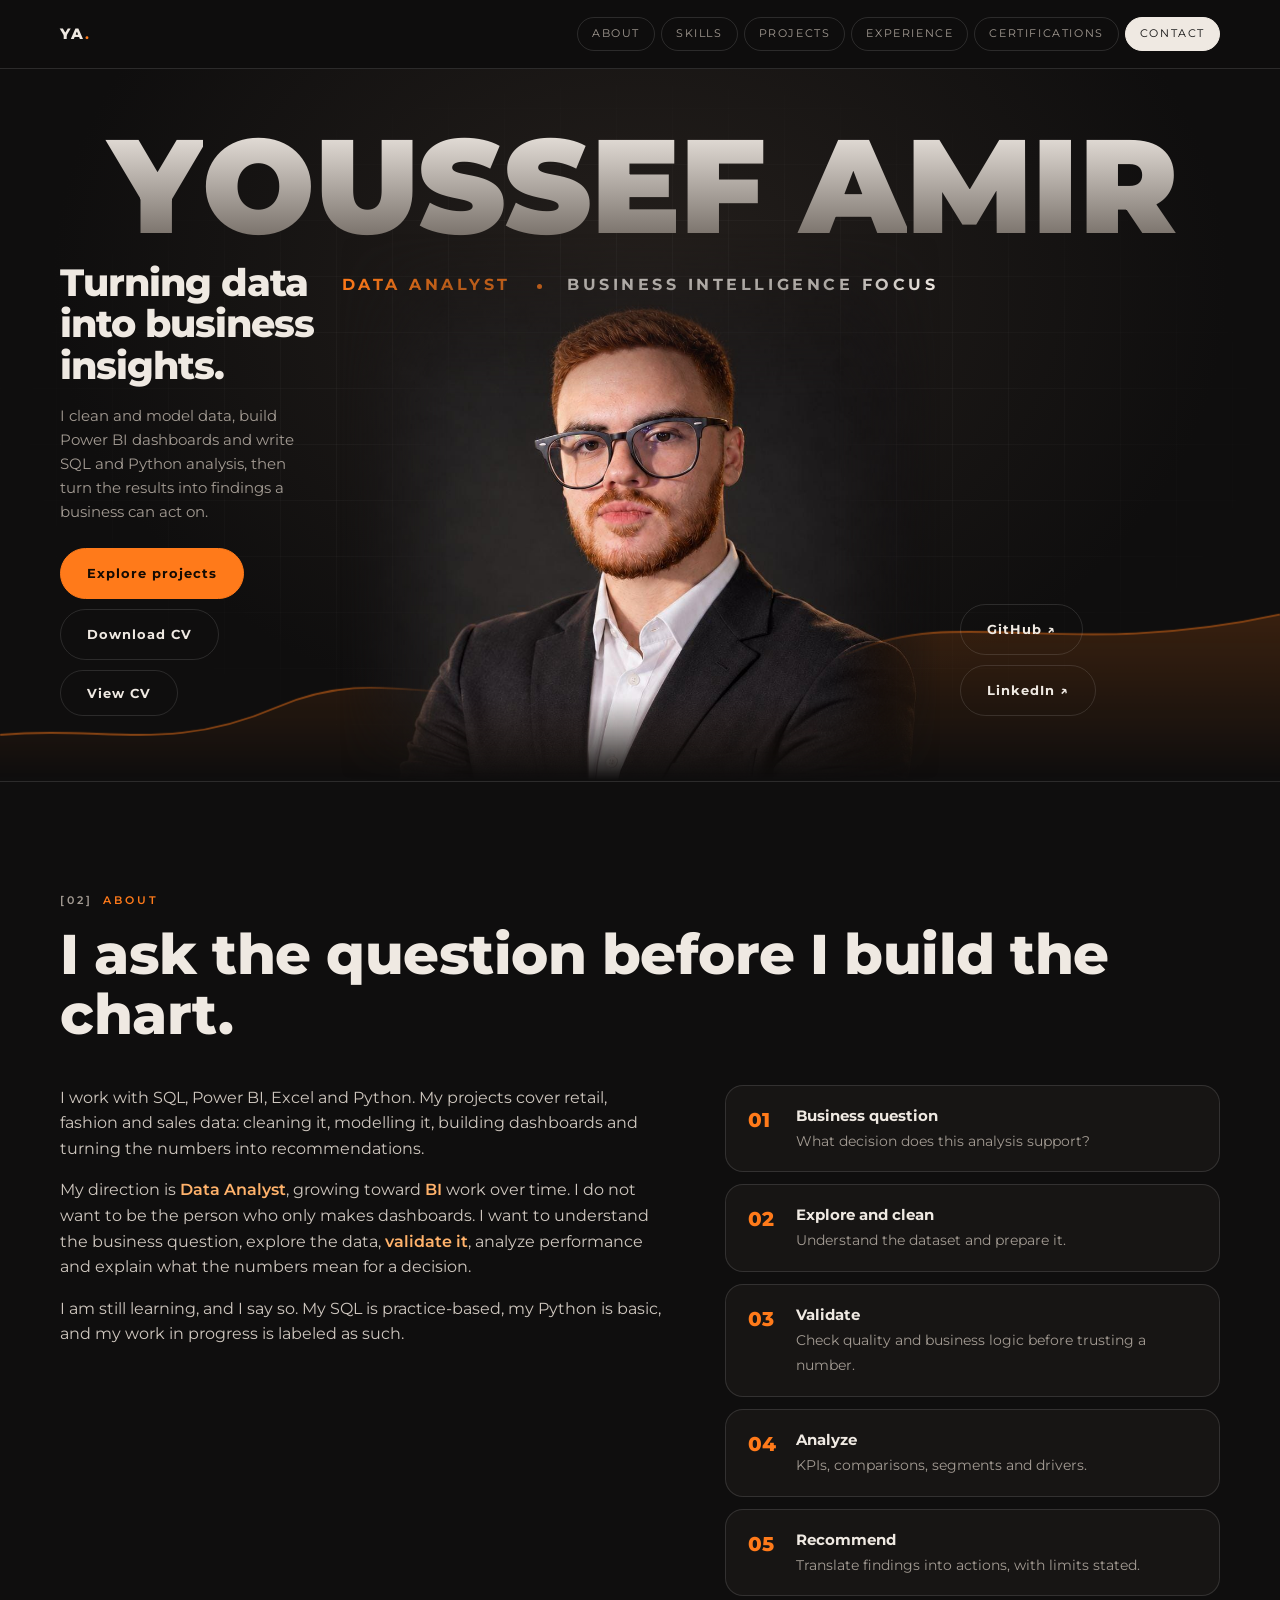
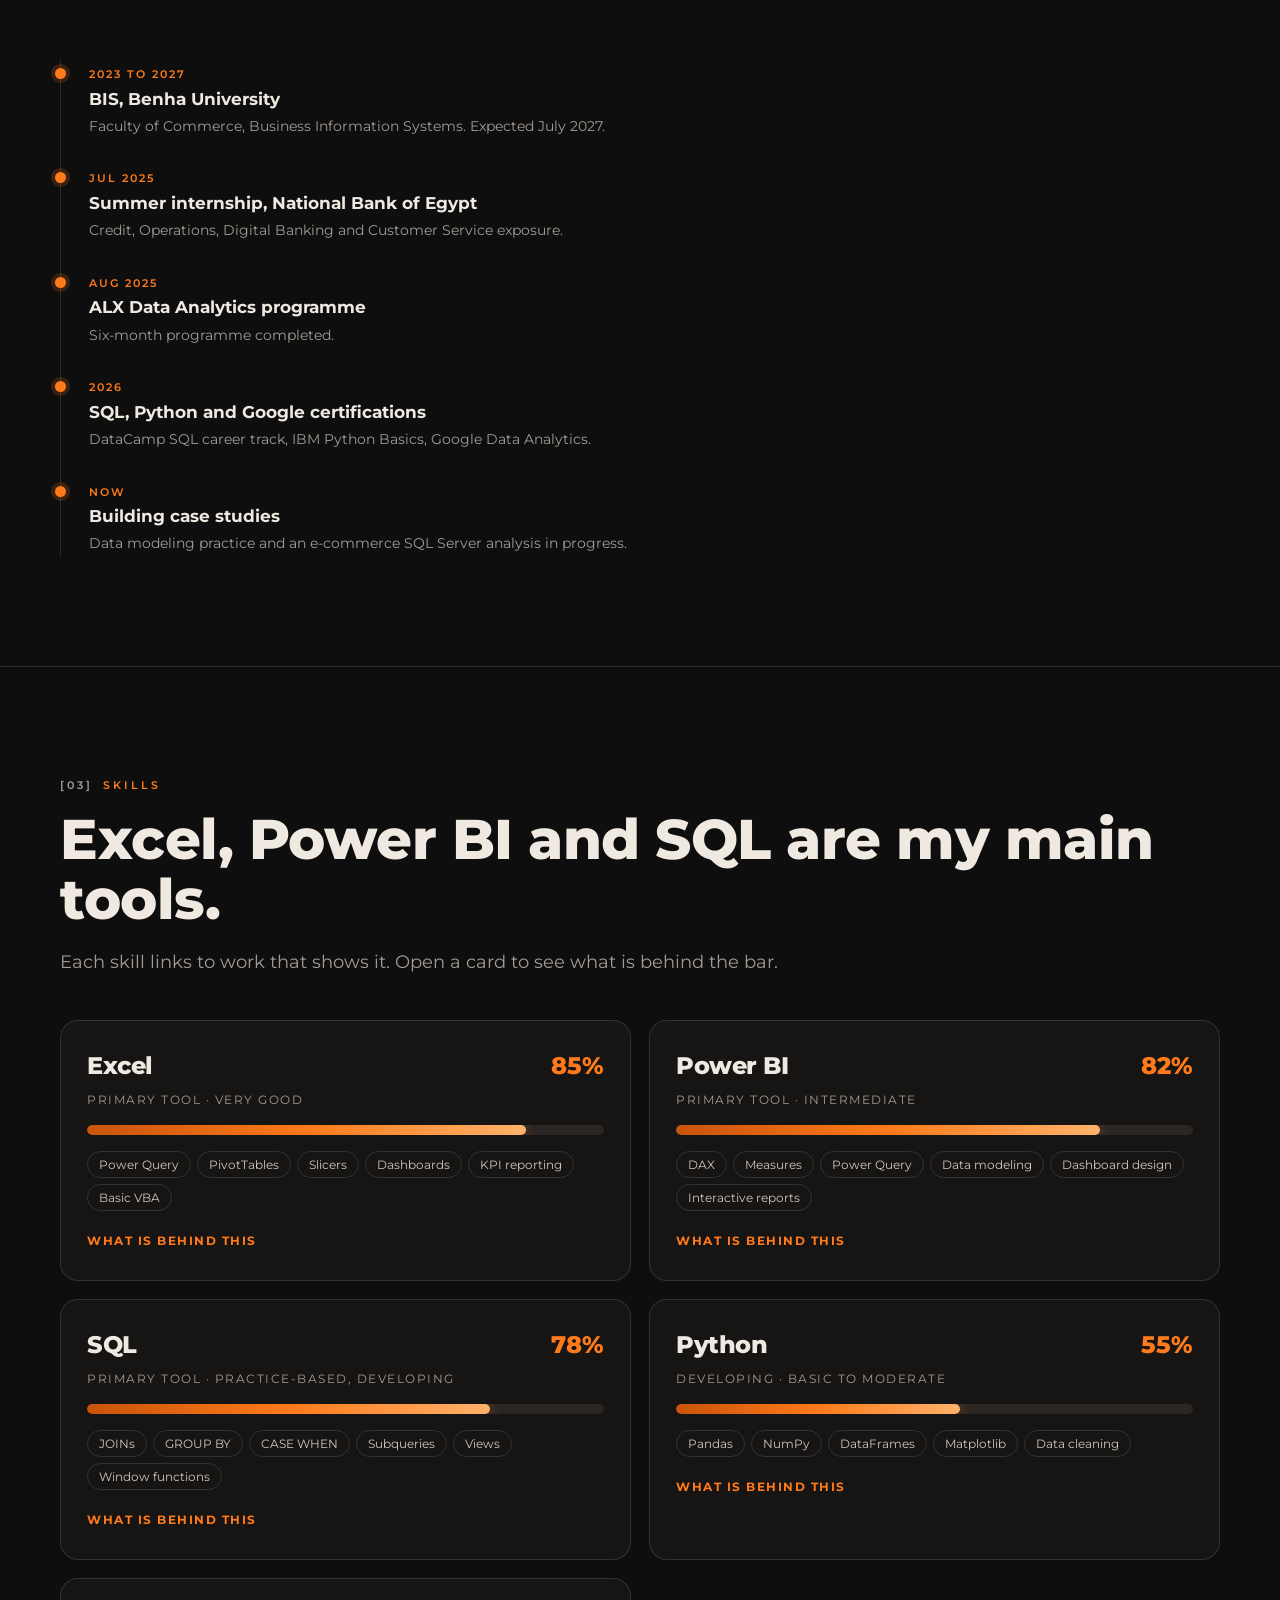
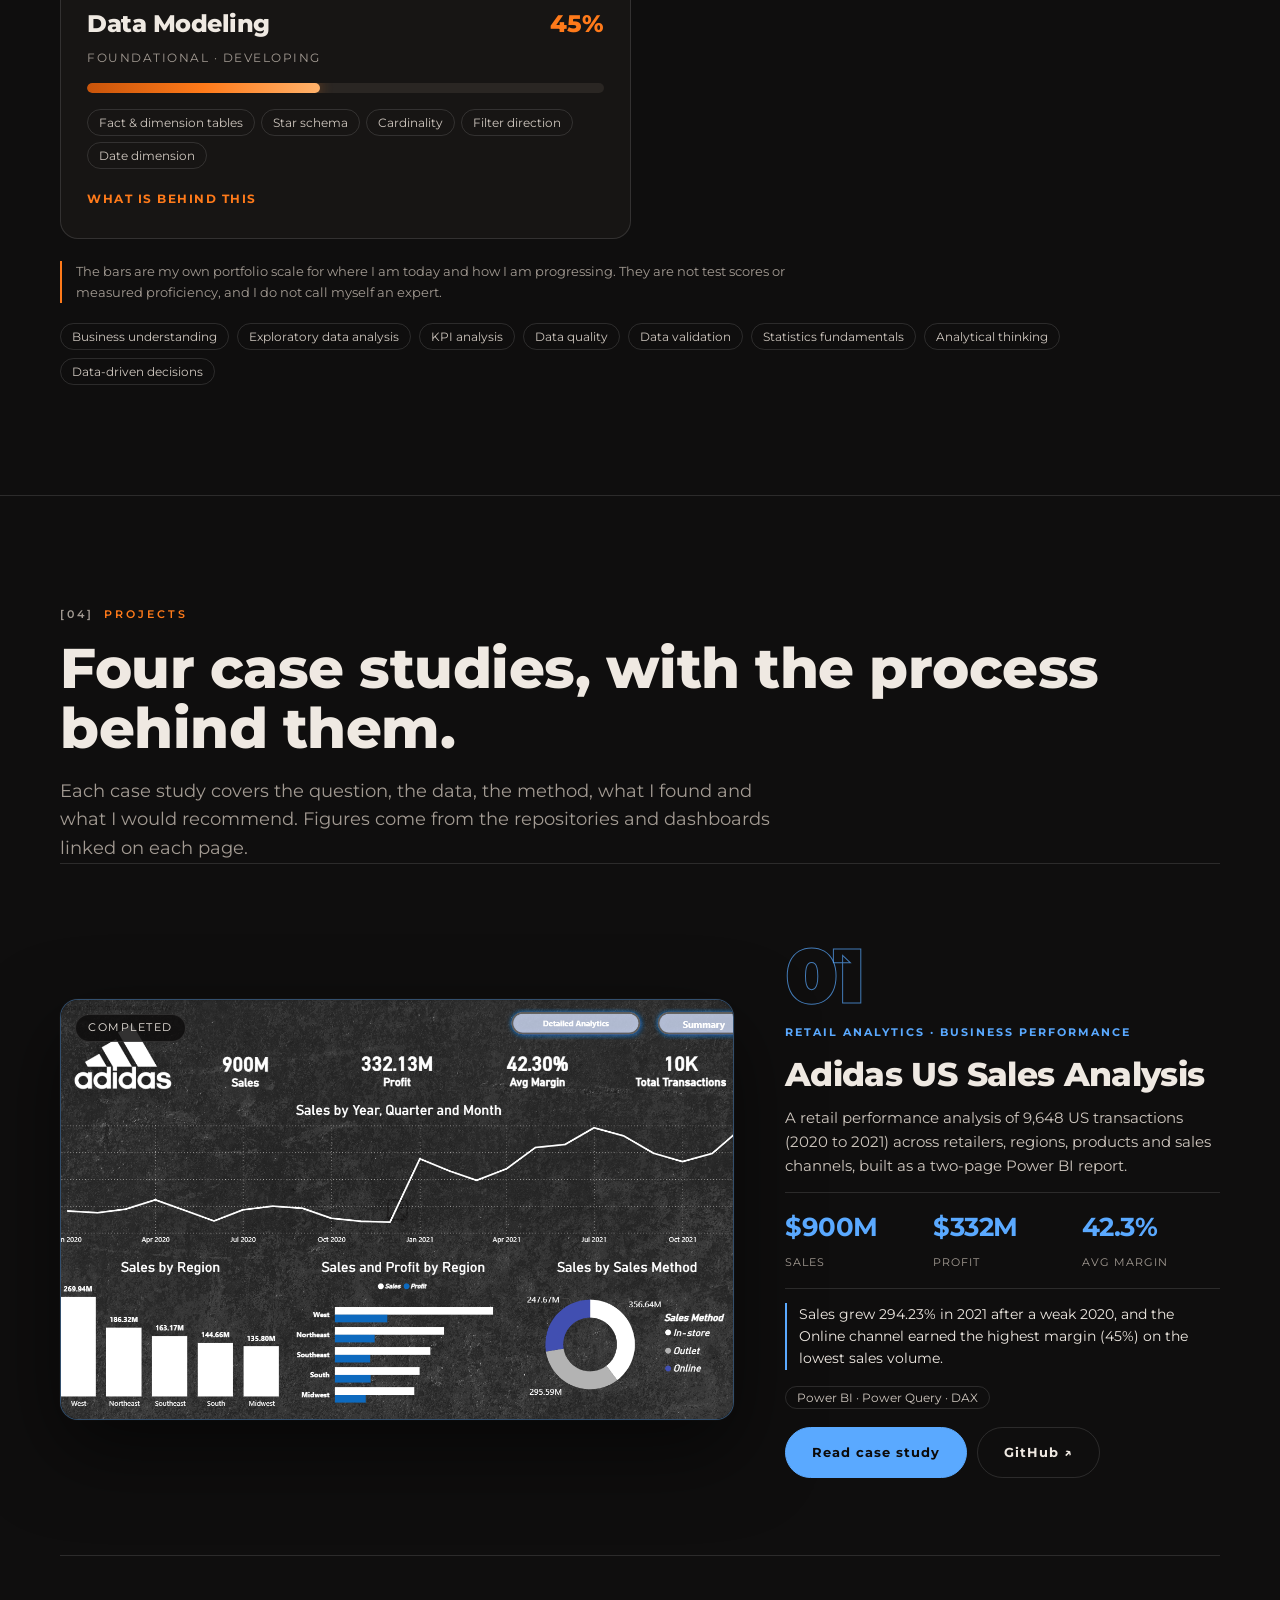
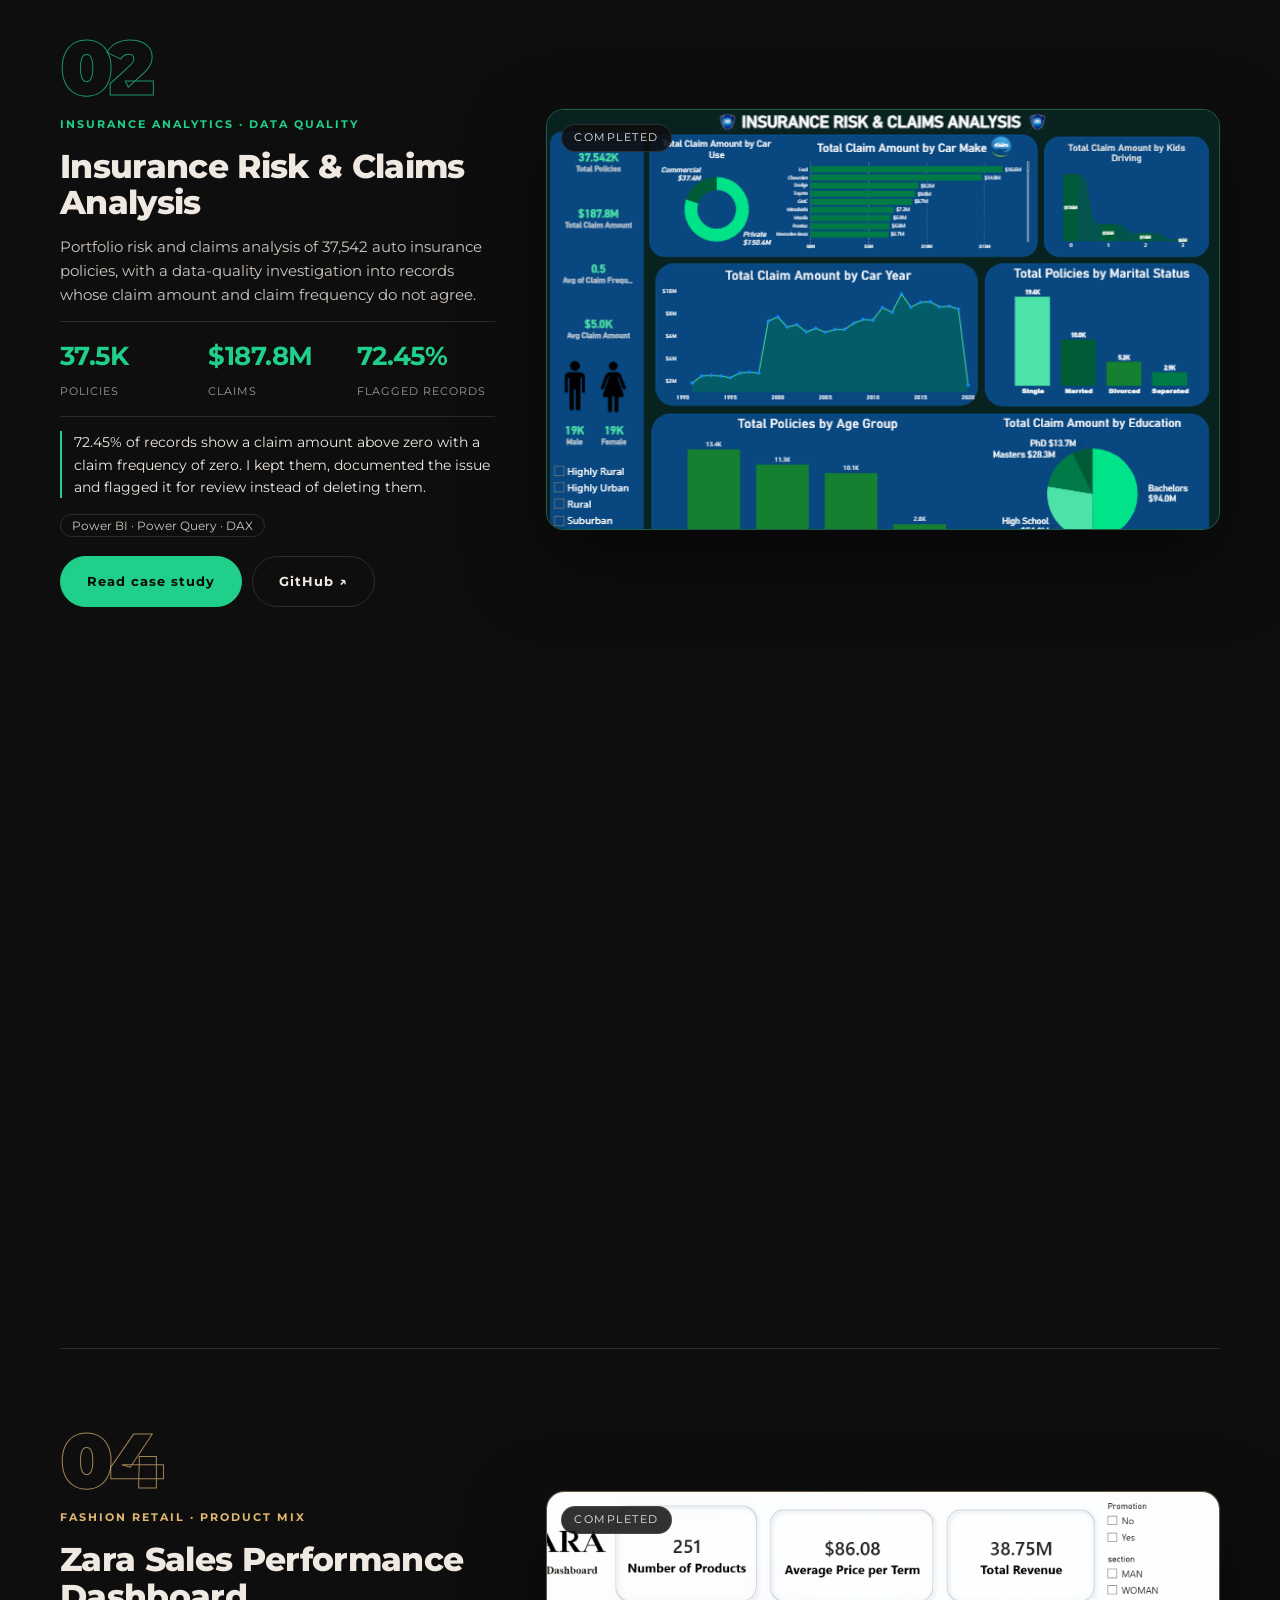
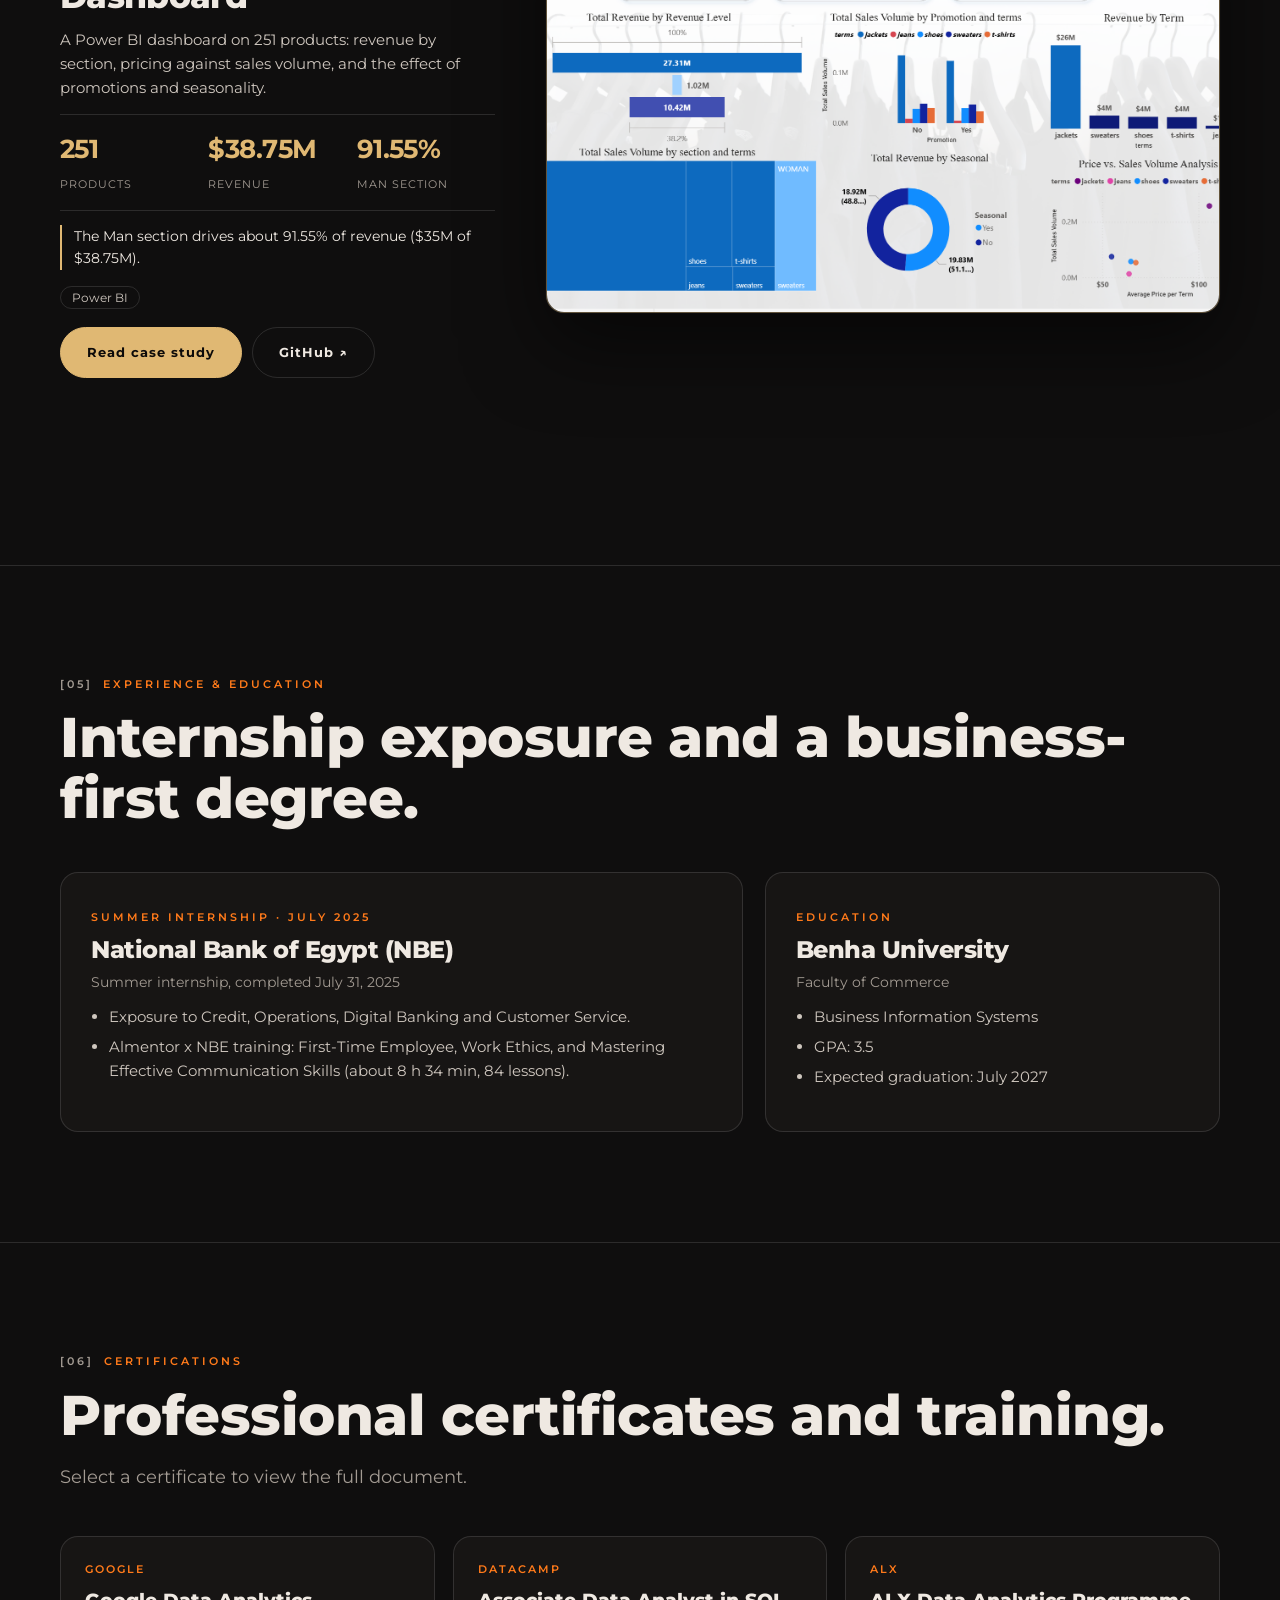
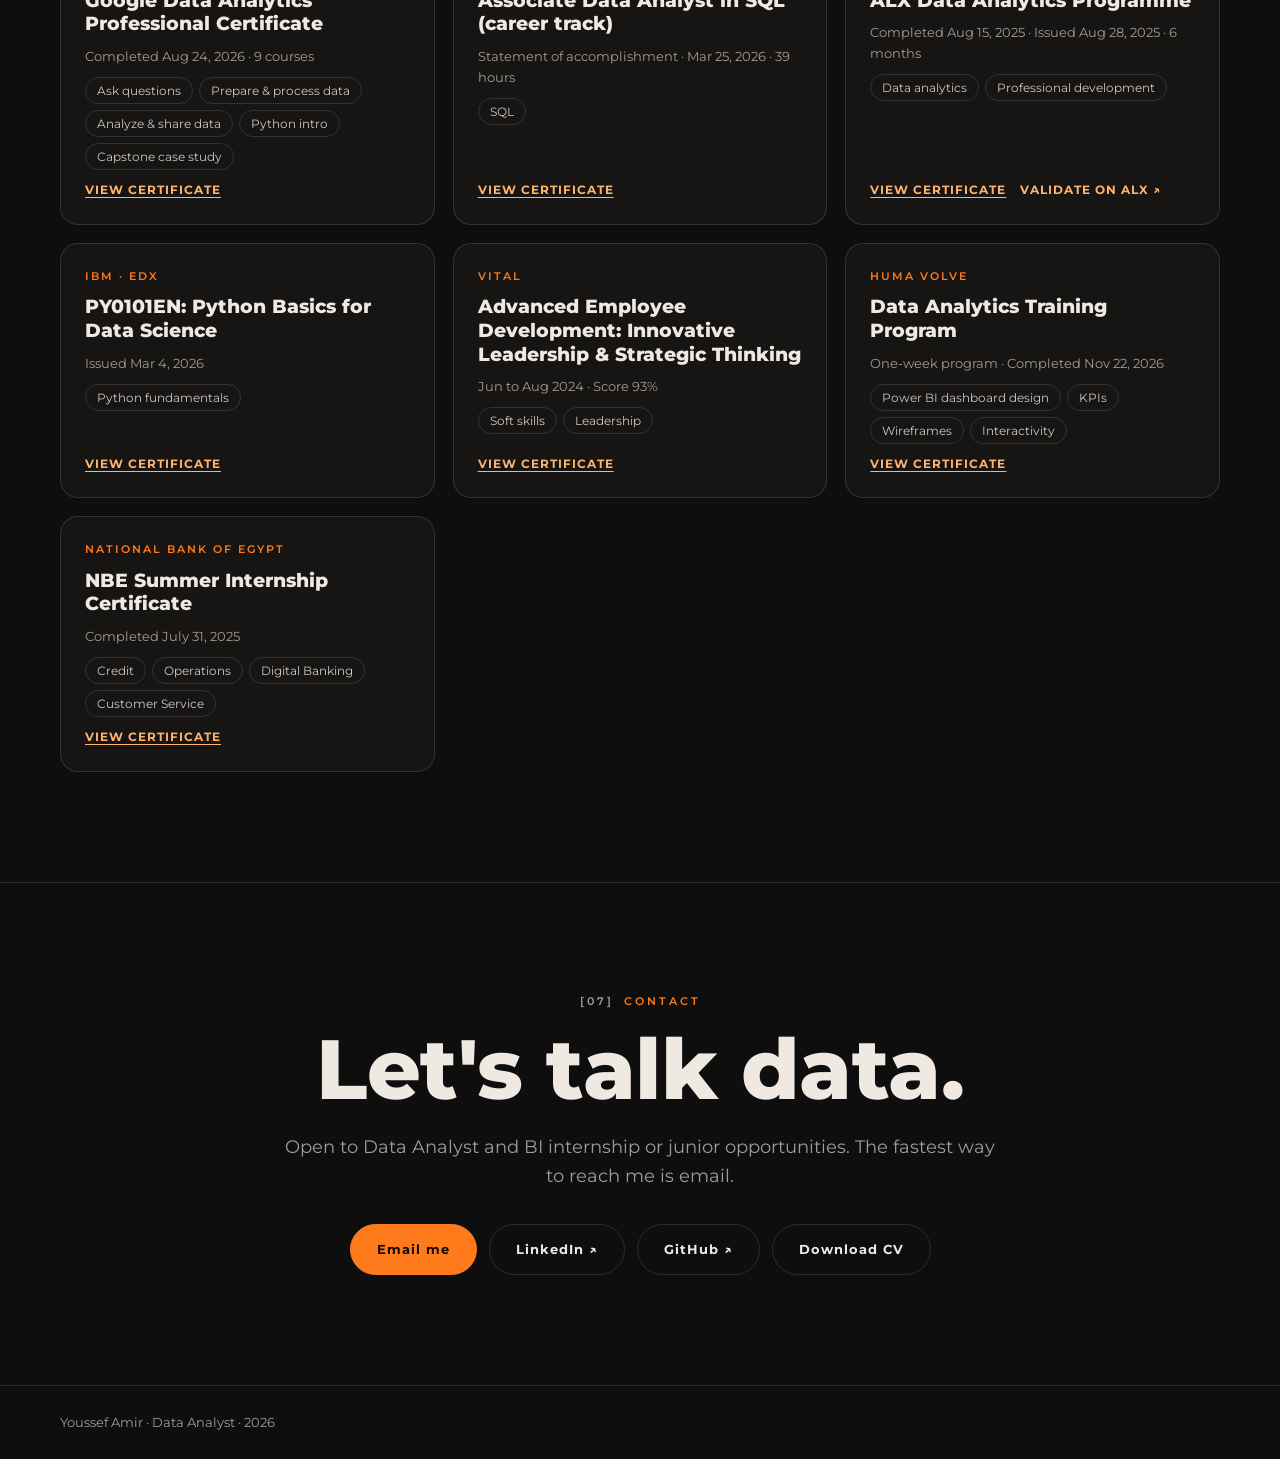
==== index.html @ 42cb1b3e "Add files via upload" ====
<!doctype html><html lang="en"><head><meta charset="utf-8"><meta name="viewport" content="width=device-width,initial-scale=1"><title>Youssef Amir | Data Analyst</title><meta name="description" content="Youssef Amir, Data Analyst portfolio"><link rel="stylesheet" href="style.css"></head><body><div id="root"><a class="skip" href="index.html#main">Skip to content</a><header class="nav"><div class="wrap"><a class="logo" href="index.html#top" aria-label="Youssef Amir, home">YA<b>.</b></a>
<button class="burger" aria-expanded="false" aria-controls="menu">MENU</button><ul class="menu" id="menu"><li><a href="#about">About</a></li><li><a href="#skills">Skills</a></li><li><a href="#projects">Projects</a></li><li><a href="#experience">Experience</a></li><li><a href="#certifications">Certifications</a></li><li><a href="#contact">Contact</a></li></ul></div></header>
<main id="main"><div id="top"></div>
<section class="hero" aria-label="Introduction"><div class="grid"></div><div class="head"><div class="big" aria-hidden="true"><span class="w"><span class="c" style="--i:0">Y</span><span class="c" style="--i:1">O</span><span class="c" style="--i:2">U</span><span class="c" style="--i:3">S</span><span class="c" style="--i:4">S</span><span class="c" style="--i:5">E</span><span class="c" style="--i:6">F</span></span><span class="w"><span class="c" style="--i:7">A</span><span class="c" style="--i:8">M</span><span class="c" style="--i:9">I</span><span class="c" style="--i:10">R</span></span></div><ul class="titles" aria-hidden="true"><li style="--t:0">Data Analyst</li><li style="--t:1">Business Intelligence Focus</li></ul></div><h1 class="sr">Youssef Amir, Data Analyst</h1>
<svg class="spark" viewBox="0 0 1200 200" preserveAspectRatio="none" aria-hidden="true"><defs><linearGradient id="g" x1="0" y1="0" x2="0" y2="1"><stop offset="0" stop-color="#ff7a1a"/><stop offset="1" stop-color="#ff7a1a" stop-opacity="0"/></linearGradient></defs><path class="fill" d="M0 200 L0 150 C100 140 160 170 260 120 S420 130 520 90 S700 110 800 60 S1000 70 1200 20 L1200 200Z"/><path d="M0 150 C100 140 160 170 260 120 S420 130 520 90 S700 110 800 60 S1000 70 1200 20"/></svg>
<div class="wrap"><div class="l"><h2>Turning data into business insights.</h2>
<p>I clean and model data, build Power BI dashboards and write SQL and Python analysis, then turn the results into findings a business can act on.</p>
<div class="cta"><a class="btn pri" href="#projects">Explore projects</a><a class="btn" href="cv-Youssef-Amir-CV.pdf" download>Download CV</a><button type="button" class="btn" data-full="cv-cv-page-1.png" data-alt="Youssef Amir CV" data-cap="Youssef Amir, CV" aria-haspopup="dialog">View CV</button></div></div>
<div class="ph"><img src="img-portrait.jpg" alt="Portrait of Youssef Amir in a dark suit and glasses" width="1086" height="988"></div>
<div class="r"><div class="cta"><a class="btn" href="https://github.com/Youssefamir2212" target="_blank" rel="noopener">GitHub ↗</a><a class="btn" href="https://www.linkedin.com/in/youssefamir123" target="_blank" rel="noopener">LinkedIn ↗</a></div></div></div></section>

<section class="sec" id="about"><div class="wrap"><div class="lab"><span>[02]</span>About</div>
<h2 class="rv">I ask the question before I build the chart.</h2>
<div class="about"><div class="rv"><p>I work with SQL, Power BI, Excel and Python. My projects cover retail, fashion and sales data: cleaning it, modelling it, building dashboards and turning the numbers into recommendations.</p>
<p>My direction is <mark>Data Analyst</mark>, growing toward <mark>BI</mark> work over time. I do not want to be the person who only makes dashboards. I want to understand the business question, explore the data, <mark>validate it</mark>, analyze performance and explain what the numbers mean for a decision.</p>
<p>I am still learning, and I say so. My SQL is practice-based, my Python is basic, and my work in progress is labeled as such.</p></div>
<div class="steps rv"><div class="step"><b>Business question</b><span>What decision does this analysis support?</span></div><div class="step"><b>Explore and clean</b><span>Understand the dataset and prepare it.</span></div><div class="step"><b>Validate</b><span>Check quality and business logic before trusting a number.</span></div><div class="step"><b>Analyze</b><span>KPIs, comparisons, segments and drivers.</span></div><div class="step"><b>Recommend</b><span>Translate findings into actions, with limits stated.</span></div></div></div>
<div class="timeline rv"><div class="tl"><small>2023 to 2027</small><b>BIS, Benha University</b><span>Faculty of Commerce, Business Information Systems. Expected July 2027.</span></div>
<div class="tl"><small>Jul 2025</small><b>Summer internship, National Bank of Egypt</b><span>Credit, Operations, Digital Banking and Customer Service exposure.</span></div>
<div class="tl"><small>Aug 2025</small><b>ALX Data Analytics programme</b><span>Six-month programme completed.</span></div>
<div class="tl"><small>2026</small><b>SQL, Python and Google certifications</b><span>DataCamp SQL career track, IBM Python Basics, Google Data Analytics.</span></div>
<div class="tl"><small>Now</small><b>Building case studies</b><span>Data modeling practice and an e-commerce SQL Server analysis in progress.</span></div></div></div></section>

<section class="sec" id="skills"><div class="wrap"><div class="lab"><span>[03]</span>Skills</div>
<h2 class="rv">Excel, Power BI and SQL are my main tools.</h2>
<p class="lead rv">Each skill links to work that shows it. Open a card to see what is behind the bar.</p>
<div class="skills"><article class="skill" style="--v:85%"><header><h3>Excel</h3><span class="pct" aria-hidden="true">85%</span></header>
<div class="lvl">Primary tool · very good</div>
<div class="bar" role="img" aria-label="Excel: 85 on my self-assessed portfolio scale, Primary tool · very good"><i></i></div>
<div class="tags"><span class="tag">Power Query</span><span class="tag">PivotTables</span><span class="tag">Slicers</span><span class="tag">Dashboards</span><span class="tag">KPI reporting</span><span class="tag">Basic VBA</span></div>
<button class="more" aria-expanded="false">What is behind this</button>
<div class="detail"><div><h4>What I know</h4><p>Data cleaning and transformation with Power Query, PivotTables and PivotCharts, slicers, KPI summaries and dashboards. Basic VBA automation, still experimental.</p><h4>Where I used it</h4><ul><li>Pizza Sales: Excel PivotTables and dashboard on top of SQL queries.</li><li>Egyptian Real Estate: VBA workflow that keeps the source sheet untouched and rebuilds Clean Data, Dashboard, Summary and Data Quality sheets (in progress).</li></ul></div></div></article><article class="skill" style="--v:82%"><header><h3>Power BI</h3><span class="pct" aria-hidden="true">82%</span></header>
<div class="lvl">Primary tool · intermediate</div>
<div class="bar" role="img" aria-label="Power BI: 82 on my self-assessed portfolio scale, Primary tool · intermediate"><i></i></div>
<div class="tags"><span class="tag">DAX</span><span class="tag">Measures</span><span class="tag">Power Query</span><span class="tag">Data modeling</span><span class="tag">Dashboard design</span><span class="tag">Interactive reports</span></div>
<button class="more" aria-expanded="false">What is behind this</button>
<div class="detail"><div><h4>What I know</h4><p>Data transformation in Power Query, relationships and star schema concepts, DAX measures and calculated columns, KPI development and interactive dashboards.</p><h4>Where I used it</h4><ul><li><a href="adidas.html">Adidas US Sales Analysis</a></li><li><a href="insurance.html">Insurance Risk & Claims Analysis</a></li><li><a href="zara.html">Zara Sales Dashboard</a></li><li>Food Delivery data model (in progress).</li></ul></div></div></article><article class="skill" style="--v:78%"><header><h3>SQL</h3><span class="pct" aria-hidden="true">78%</span></header>
<div class="lvl">Primary tool · practice-based, developing</div>
<div class="bar" role="img" aria-label="SQL: 78 on my self-assessed portfolio scale, Primary tool · practice-based, developing"><i></i></div>
<div class="tags"><span class="tag">JOINs</span><span class="tag">GROUP BY</span><span class="tag">CASE WHEN</span><span class="tag">Subqueries</span><span class="tag">Views</span><span class="tag">Window functions</span></div>
<button class="more" aria-expanded="false">What is behind this</button>
<div class="detail"><div><h4>What I know</h4><p>SELECT, filtering, aggregation, HAVING, COUNT DISTINCT, CASE WHEN, INNER and LEFT JOINs, subqueries, views and window functions (SUM OVER, PARTITION BY). Practiced in SQL Server, PostgreSQL, MySQL and IBM SQL. Still building depth with real datasets.</p><h4>Where I used it</h4><ul><li>DataCamp Associate Data Analyst in SQL career track (Mar 2026).</li><li>Pizza Sales Data Analysis (SQL and Excel).</li><li>Maven Fuzzy Factory e-commerce analysis in SQL Server (in progress).</li></ul></div></div></article><article class="skill" style="--v:55%"><header><h3>Python</h3><span class="pct" aria-hidden="true">55%</span></header>
<div class="lvl">Developing · basic to moderate</div>
<div class="bar" role="img" aria-label="Python: 55 on my self-assessed portfolio scale, Developing · basic to moderate"><i></i></div>
<div class="tags"><span class="tag">Pandas</span><span class="tag">NumPy</span><span class="tag">DataFrames</span><span class="tag">Matplotlib</span><span class="tag">Data cleaning</span></div>
<button class="more" aria-expanded="false">What is behind this</button>
<div class="detail"><div><h4>What I know</h4><p>Python fundamentals, Pandas and DataFrames, basic data manipulation, cleaning, exploration and visualization.</p><h4>Where I used it</h4><ul><li><a href="superstore.html">Global Superstore analysis</a> (Pandas, NumPy, Matplotlib notebook).</li><li>IBM Python Basics for Data Science certificate (Mar 2026).</li></ul></div></div></article><article class="skill" style="--v:45%"><header><h3>Data Modeling</h3><span class="pct" aria-hidden="true">45%</span></header>
<div class="lvl">Foundational · developing</div>
<div class="bar" role="img" aria-label="Data Modeling: 45 on my self-assessed portfolio scale, Foundational · developing"><i></i></div>
<div class="tags"><span class="tag">Fact &amp; dimension tables</span><span class="tag">Star schema</span><span class="tag">Cardinality</span><span class="tag">Filter direction</span><span class="tag">Date dimension</span></div>
<button class="more" aria-expanded="false">What is behind this</button>
<div class="detail"><div><h4>What I know</h4><p>Relationships, fact and dimension tables, star schema fundamentals, cardinality and filter direction.</p><h4>Where I used it</h4><ul><li>Food Delivery data modeling practice: orders, order items, customers, restaurants, drivers, menu items and a date dimension (in progress).</li></ul></div></div></article></div>
<p class="note">The bars are my own portfolio scale for where I am today and how I am progressing. They are not test scores or measured proficiency, and I do not call myself an expert.</p>
<div class="chips" aria-label="Analytical skills"><span class="tag">Business understanding</span><span class="tag">Exploratory data analysis</span><span class="tag">KPI analysis</span><span class="tag">Data quality</span><span class="tag">Data validation</span><span class="tag">Statistics fundamentals</span><span class="tag">Analytical thinking</span><span class="tag">Data-driven decisions</span></div></div></section>

<section class="sec" id="projects"><div class="wrap"><div class="lab"><span>[04]</span>Projects</div>
<h2 class="rv">Four case studies, with the process behind them.</h2>
<p class="lead rv">Each case study covers the question, the data, the method, what I found and what I would recommend. Figures come from the repositories and dashboards linked on each page.</p>
<div class="projects-list"><article class="feat rv" style="--pa:#5aa9ff">
<a class="fv" href="adidas.html" aria-label="Adidas US Sales Analysis case study"><img src="img-adidas-3.png" alt="Adidas US Sales Analysis dashboard or chart preview" loading="lazy"><span class="st">Completed</span></a>
<div class="tx"><div class="idx" aria-hidden="true">01</div><span class="cat">Retail analytics · Business performance</span><h3>Adidas US Sales Analysis</h3><p>A retail performance analysis of 9,648 US transactions (2020 to 2021) across retailers, regions, products and sales channels, built as a two-page Power BI report.</p><div class="mets"><div><b>$900M</b><span>Sales</span></div><div><b>$332M</b><span>Profit</span></div><div><b>42.3%</b><span>Avg margin</span></div></div><div class="ins">Sales grew 294.23% in 2021 after a weak 2020, and the Online channel earned the highest margin (45%) on the lowest sales volume.</div>
<div class="tags"><span class="tag">Power BI · Power Query · DAX</span></div>
<div class="ft"><a class="btn pri" href="adidas.html">Read case study</a><a class="btn" href="https://github.com/Youssefamir2212/Adidas-US-Sales-Analysis" target="_blank" rel="noopener">GitHub ↗</a></div></div></article><article class="feat rv" style="--pa:#1fcf8a">
<a class="fv" href="insurance.html" aria-label="Insurance Risk &amp; Claims Analysis case study"><img src="img-insurance-1.png" alt="Insurance Risk &amp; Claims Analysis dashboard or chart preview" loading="lazy"><span class="st">Completed</span></a>
<div class="tx"><div class="idx" aria-hidden="true">02</div><span class="cat">Insurance analytics · Data quality</span><h3>Insurance Risk &amp; Claims Analysis</h3><p>Portfolio risk and claims analysis of 37,542 auto insurance policies, with a data-quality investigation into records whose claim amount and claim frequency do not agree.</p><div class="mets"><div><b>37.5K</b><span>Policies</span></div><div><b>$187.8M</b><span>Claims</span></div><div><b>72.45%</b><span>Flagged records</span></div></div><div class="ins">72.45% of records show a claim amount above zero with a claim frequency of zero. I kept them, documented the issue and flagged it for review instead of deleting them.</div>
<div class="tags"><span class="tag">Power BI · Power Query · DAX</span></div>
<div class="ft"><a class="btn pri" href="insurance.html">Read case study</a><a class="btn" href="https://github.com/Youssefamir2212/INSURANCE-RISK-CLAIMS-ANALYSIS" target="_blank" rel="noopener">GitHub ↗</a></div></div></article><article class="feat rv noimg" style="--pa:#ff7a1a">

<div class="tx"><div class="idx" aria-hidden="true">03</div><span class="cat">Retail analytics · Python</span><span class="st2">Completed</span><h3>Global Superstore Sales &amp; Profit Analysis</h3><p>Exploratory analysis of 51,290 orders (2011 to 2014) in a Jupyter notebook: cleaning, regional, category, product and discount analysis.</p><div class="mets"><div><b>$12.6M</b><span>Sales</span></div><div><b>$1.47M</b><span>Profit</span></div><div><b>11.6%</b><span>Margin</span></div></div><div class="ins">Central led in sales but not in margin, and average profit turned negative as discounts climbed.</div>
<div class="tags"><span class="tag">Python · Pandas · NumPy · Matplotlib</span></div>
<div class="ft"><a class="btn pri" href="superstore.html">Read case study</a><a class="btn" href="https://github.com/Youssefamir2212/Global-Superstore-Python-Analysis" target="_blank" rel="noopener">GitHub ↗</a></div></div></article><article class="feat rv" style="--pa:#e0b873">
<a class="fv" href="zara.html" aria-label="Zara Sales Performance Dashboard case study"><img src="img-zara-1.png" alt="Zara Sales Performance Dashboard dashboard or chart preview" loading="lazy"><span class="st">Completed</span></a>
<div class="tx"><div class="idx" aria-hidden="true">04</div><span class="cat">Fashion retail · Product mix</span><h3>Zara Sales Performance Dashboard</h3><p>A Power BI dashboard on 251 products: revenue by section, pricing against sales volume, and the effect of promotions and seasonality.</p><div class="mets"><div><b>251</b><span>Products</span></div><div><b>$38.75M</b><span>Revenue</span></div><div><b>91.55%</b><span>Man section</span></div></div><div class="ins">The Man section drives about 91.55% of revenue ($35M of $38.75M).</div>
<div class="tags"><span class="tag">Power BI</span></div>
<div class="ft"><a class="btn pri" href="zara.html">Read case study</a><a class="btn" href="https://github.com/Youssefamir2212/Zara-Sales-Dashboard-PowerBI" target="_blank" rel="noopener">GitHub ↗</a></div></div></article></div>
</div></section>

<section class="sec" id="experience"><div class="wrap"><div class="lab"><span>[05]</span>Experience &amp; education</div>
<h2 class="rv">Internship exposure and a business-first degree.</h2>
<div class="two"><div class="card rv"><span class="lab">Summer internship · July 2025</span><h3>National Bank of Egypt (NBE)</h3><div class="sub">Summer internship, completed July 31, 2025</div>
<ul><li>Exposure to Credit, Operations, Digital Banking and Customer Service.</li><li>Almentor x NBE training: First-Time Employee, Work Ethics, and Mastering Effective Communication Skills (about 8 h 34 min, 84 lessons).</li></ul>
</div>
<div class="card rv"><span class="lab">Education</span><h3>Benha University</h3><div class="sub">Faculty of Commerce</div><ul><li>Business Information Systems</li><li>GPA: 3.5</li><li>Expected graduation: July 2027</li></ul></div></div></div></section>

<section class="sec" id="certifications"><div class="wrap"><div class="lab"><span>[06]</span>Certifications</div>
<h2 class="rv">Professional certificates and training.</h2>
<p class="lead rv">Select a certificate to view the full document.</p>
<div class="certs"><article class="cc rv"><div class="org">Google</div>
<button class="ttl" data-full="certs-google.png" data-thumb="certs-google.png" data-alt="Google Data Analytics Professional Certificate certificate" data-cap="Google Data Analytics Professional Certificate" aria-haspopup="dialog">Google Data Analytics Professional Certificate</button>
<div class="d">Completed Aug 24, 2026 · 9 courses</div><div class="sk"><span class="tag">Ask questions</span><span class="tag">Prepare &amp; process data</span><span class="tag">Analyze &amp; share data</span><span class="tag">Python intro</span><span class="tag">Capstone case study</span></div>
<div class="lk"><button data-full="certs-google.png" data-alt="Google Data Analytics Professional Certificate certificate" data-cap="Google Data Analytics Professional Certificate">View certificate</button></div></article><article class="cc rv"><div class="org">DataCamp</div>
<button class="ttl" data-full="certs-datacamp.png" data-thumb="certs-datacamp.png" data-alt="Associate Data Analyst in SQL (career track) certificate" data-cap="Associate Data Analyst in SQL (career track)" aria-haspopup="dialog">Associate Data Analyst in SQL (career track)</button>
<div class="d">Statement of accomplishment · Mar 25, 2026 · 39 hours</div><div class="sk"><span class="tag">SQL</span></div>
<div class="lk"><button data-full="certs-datacamp.png" data-alt="Associate Data Analyst in SQL (career track) certificate" data-cap="Associate Data Analyst in SQL (career track)">View certificate</button></div></article><article class="cc rv"><div class="org">ALX</div>
<button class="ttl" data-full="certs-alx.jpg" data-thumb="certs-alx.jpg" data-alt="ALX Data Analytics Programme certificate" data-cap="ALX Data Analytics Programme" aria-haspopup="dialog">ALX Data Analytics Programme</button>
<div class="d">Completed Aug 15, 2025 · Issued Aug 28, 2025 · 6 months</div><div class="sk"><span class="tag">Data analytics</span><span class="tag">Professional development</span></div>
<div class="lk"><button data-full="certs-alx.jpg" data-alt="ALX Data Analytics Programme certificate" data-cap="ALX Data Analytics Programme">View certificate</button><a href="https://savanna.alxafrica.com/certificates/mRXM3yZcTf" target="_blank" rel="noopener">Validate on ALX ↗</a></div></article><article class="cc rv"><div class="org">IBM · edX</div>
<button class="ttl" data-full="certs-ibm-python.jpg" data-thumb="certs-ibm-python.jpg" data-alt="PY0101EN: Python Basics for Data Science certificate" data-cap="PY0101EN: Python Basics for Data Science" aria-haspopup="dialog">PY0101EN: Python Basics for Data Science</button>
<div class="d">Issued Mar 4, 2026</div><div class="sk"><span class="tag">Python fundamentals</span></div>
<div class="lk"><button data-full="certs-ibm-python.jpg" data-alt="PY0101EN: Python Basics for Data Science certificate" data-cap="PY0101EN: Python Basics for Data Science">View certificate</button></div></article><article class="cc rv"><div class="org">Vital</div>
<button class="ttl" data-full="certs-vital.jpg" data-thumb="certs-vital.jpg" data-alt="Advanced Employee Development: Innovative Leadership &amp; Strategic Thinking certificate" data-cap="Advanced Employee Development: Innovative Leadership &amp; Strategic Thinking" aria-haspopup="dialog">Advanced Employee Development: Innovative Leadership &amp; Strategic Thinking</button>
<div class="d">Jun to Aug 2024 · Score 93%</div><div class="sk"><span class="tag">Soft skills</span><span class="tag">Leadership</span></div>
<div class="lk"><button data-full="certs-vital.jpg" data-alt="Advanced Employee Development: Innovative Leadership &amp; Strategic Thinking certificate" data-cap="Advanced Employee Development: Innovative Leadership &amp; Strategic Thinking">View certificate</button></div></article><article class="cc rv"><div class="org">Huma Volve</div>
<button class="ttl" data-full="certs-huma-volve.jpg" data-thumb="certs-huma-volve.jpg" data-alt="Data Analytics Training Program certificate" data-cap="Data Analytics Training Program" aria-haspopup="dialog">Data Analytics Training Program</button>
<div class="d">One-week program · Completed Nov 22, 2026</div><div class="sk"><span class="tag">Power BI dashboard design</span><span class="tag">KPIs</span><span class="tag">Wireframes</span><span class="tag">Interactivity</span></div>
<div class="lk"><button data-full="certs-huma-volve.jpg" data-alt="Data Analytics Training Program certificate" data-cap="Data Analytics Training Program">View certificate</button></div></article><article class="cc rv"><div class="org">National Bank of Egypt</div>
<button class="ttl" data-full="certs-nbe.jpg" data-thumb="certs-nbe.jpg" data-alt="NBE Summer Internship Certificate certificate" data-cap="NBE Summer Internship Certificate" aria-haspopup="dialog">NBE Summer Internship Certificate</button>
<div class="d">Completed July 31, 2025</div><div class="sk"><span class="tag">Credit</span><span class="tag">Operations</span><span class="tag">Digital Banking</span><span class="tag">Customer Service</span></div>
<div class="lk"><button data-full="certs-nbe.jpg" data-alt="NBE Summer Internship Certificate certificate" data-cap="NBE Summer Internship Certificate">View certificate</button></div></article></div></div></section>

<section class="sec contact" id="contact"><div class="wrap"><div class="lab"><span>[07]</span>Contact</div>
<h2 class="rv">Let's talk data.</h2><p class="lead rv">Open to Data Analyst and BI internship or junior opportunities. The fastest way to reach me is email.</p>
<div class="links"><a class="btn pri" href="mailto:youssefamir916@gmail.com">Email me</a><a class="btn" href="https://www.linkedin.com/in/youssefamir123" target="_blank" rel="noopener">LinkedIn ↗</a><a class="btn" href="https://github.com/Youssefamir2212" target="_blank" rel="noopener">GitHub ↗</a><a class="btn" href="cv-Youssef-Amir-CV.pdf" download>Download CV</a></div></div></section>
</main><footer><div class="wrap"><span>Youssef Amir · Data Analyst · 2026</span></div></footer></div><script src="site.js"></script></body></html>
---- style.css ----
:root{--vh:780px}
html,body,#root{margin:0}
@font-face{font-family:"PFMont";src:url("./Montserrat.ttf") format("truetype");font-weight:100 900;font-display:swap}
:root{--bg:#0f0e0e;--panel:#171514;--panel2:#1d1a18;--line:rgba(255,255,255,.12);--text:#efe9e2;--muted:#a39b93;--acc:#ff7a1a;--acc2:#ffb26b;--r:18px;--max:1160px}
*{box-sizing:border-box;margin:0;padding:0}
html{scroll-behavior:smooth;scroll-padding-top:90px}
body{background:var(--bg);color:var(--text);font-family:"PFMont",system-ui,sans-serif;line-height:1.6;font-size:16px;-webkit-font-smoothing:antialiased;overflow-x:hidden}
a{color:inherit;text-decoration:none}
img{max-width:100%;display:block}
.wrap{width:min(var(--max),100% - 40px);margin-inline:auto}
:focus-visible{outline:2px solid var(--acc);outline-offset:3px;border-radius:6px}
.skip{position:absolute;left:-999px;top:8px;background:var(--acc);color:#000;padding:8px 14px;border-radius:8px;z-index:100}
.skip:focus{left:8px}
/* nav */
.nav{position:sticky;top:0;z-index:50;background:rgba(15,14,14,.82);backdrop-filter:blur(10px);border-bottom:1px solid var(--line)}
.nav .wrap{display:flex;align-items:center;justify-content:space-between;height:68px}
.logo{font-weight:800;letter-spacing:2px;font-size:15px}.logo b{color:var(--acc)}
.menu{display:flex;gap:6px;list-style:none}
.menu a{display:block;padding:7px 14px;border:1px solid var(--line);border-radius:30px;font-size:11px;letter-spacing:1.6px;text-transform:uppercase;color:var(--muted);transition:.2s}
.menu a:hover,.menu a.on{background:var(--text);color:#111;border-color:var(--text)}
.burger{display:none;background:none;border:1px solid var(--line);color:var(--text);border-radius:30px;padding:8px 16px;font:600 11px "PFMont";letter-spacing:1.6px;cursor:pointer}
@media(max-width:860px){.burger{display:block}.menu{position:absolute;left:20px;right:20px;top:72px;flex-direction:column;background:var(--panel);border:1px solid var(--line);border-radius:var(--r);padding:12px;display:none}.menu.open{display:flex}.menu a{text-align:center;padding:12px}}
/* labels */
.lab{font-size:11px;letter-spacing:3px;text-transform:uppercase;color:var(--acc);font-weight:600}
.lab span{color:var(--muted);margin-right:10px}
h1,h2,h3{line-height:1.08;font-weight:800;letter-spacing:-.5px}
h2{font-size:clamp(32px,5vw,56px);margin:14px 0 18px}
.sec{padding:110px 0;border-top:1px solid var(--line);position:relative}
.sec .lead{color:var(--muted);max-width:720px;font-size:18px}
.btn{display:inline-flex;align-items:center;gap:10px;padding:14px 26px;border-radius:40px;font-weight:700;font-size:13px;letter-spacing:1px;border:1px solid var(--line);transition:.25s;cursor:pointer;background:none;color:var(--text);font-family:inherit}
.btn.pri{background:var(--acc);border-color:var(--acc);color:#140a02}
.btn:hover{transform:translateY(-2px);border-color:var(--acc)}.btn.pri:hover{background:var(--acc2)}
.btn:active{transform:translateY(0) scale(.98)}
/* hero */
.hero{position:relative;min-height:calc(var(--vh,100vh) - 68px);display:flex;align-items:center;overflow:hidden;padding:50px 0 0;background:radial-gradient(ellipse at 50% 30%,#241f1c 0,var(--bg) 65%)}
.hero .head{position:absolute;left:0;right:0;top:7%;text-align:center;z-index:1;pointer-events:none;user-select:none}
.hero .big{font-weight:900;font-size:clamp(34px,10.4vw,176px);letter-spacing:-.045em;line-height:1;white-space:nowrap;display:flex;justify-content:center;gap:0}
.hero .big .w{display:inline-flex;margin:0 .13em}
.hero .big .c{display:inline-block;padding:0 .05em;margin:0 -.03em;background:linear-gradient(#f4eee8,#6a625b);-webkit-background-clip:text;background-clip:text;color:transparent;opacity:0;transform:translateY(.5em) scale(.9);filter:blur(14px);animation:nameIn .9s cubic-bezier(.2,.8,.2,1) forwards;animation-delay:calc(.15s + var(--i)*.06s)}
@keyframes nameIn{to{opacity:1;transform:none;filter:blur(0)}}
.hero .titles{list-style:none;margin:clamp(10px,1.6vw,22px) 0 0;padding:0;display:flex;justify-content:center;flex-wrap:wrap;gap:8px clamp(10px,2vw,28px)}
.hero .titles li{font-size:clamp(11px,1.25vw,16px);font-weight:700;letter-spacing:.22em;text-transform:uppercase;color:var(--text);opacity:0;transform:translateY(12px);animation:titleIn .7s ease forwards;animation-delay:calc(1.1s + var(--t)*.35s)}
.hero .titles li+li::before{content:"";display:inline-block;width:5px;height:5px;border-radius:50%;background:var(--acc);margin-right:clamp(10px,2vw,28px);vertical-align:middle}
.hero .titles li:first-child{color:var(--acc)}
@keyframes titleIn{to{opacity:1;transform:none}}
.sr{position:absolute;width:1px;height:1px;overflow:hidden;clip:rect(0 0 0 0);white-space:nowrap}
.hero .grid{position:absolute;inset:0;background:repeating-linear-gradient(0deg,rgba(255,255,255,.035) 0 1px,transparent 1px 56px),repeating-linear-gradient(90deg,rgba(255,255,255,.035) 0 1px,transparent 1px 56px);mask-image:radial-gradient(ellipse at center,#000 30%,transparent 75%)}
.hero .wrap{position:relative;z-index:2;display:grid;grid-template-columns:1fr minmax(260px,600px) 1fr;align-items:end;min-height:calc(var(--vh,100vh) - 120px);gap:20px}
.hero .ph{grid-column:2;align-self:end;position:relative}
.hero .ph img{width:100%;height:auto;-webkit-mask-image:linear-gradient(90deg,transparent,#000 18%,#000 82%,transparent),linear-gradient(transparent,#000 30%,#000 85%,transparent);-webkit-mask-composite:source-in;mask-image:linear-gradient(90deg,transparent,#000 18%,#000 82%,transparent),linear-gradient(transparent,#000 30%,#000 85%,transparent);mask-composite:intersect}
.hero .l,.hero .r{align-self:end;padding-bottom:64px}
.hero .l h2{font-size:clamp(26px,3vw,40px);letter-spacing:-1px}
.hero .l p{color:var(--muted);margin:14px 0 24px;max-width:380px;font-size:15px}
.hero .cta{display:flex;gap:10px;flex-wrap:wrap}
.hero .r{text-align:right;display:flex;flex-direction:column;align-items:flex-end;gap:14px}
.hero .meta{border-top:1px solid var(--line);padding-top:12px;font-size:12px;letter-spacing:1.5px;color:var(--muted);text-transform:uppercase}
.hero .meta b{display:block;color:var(--text);font-size:15px;letter-spacing:.3px;text-transform:none;margin-top:3px}
.hero svg.spark{position:absolute;left:0;right:0;bottom:0;width:100%;height:26%;opacity:.5;pointer-events:none}
.spark path{fill:none;stroke:var(--acc);stroke-width:2;stroke-dasharray:2400;stroke-dashoffset:2400;animation:draw 4s ease forwards .4s}
.spark .fill{fill:url(#g);stroke:none;opacity:0;animation:fadein 2s ease forwards 2.5s}
@keyframes draw{to{stroke-dashoffset:0}}@keyframes fadein{to{opacity:.35}}
@media(max-width:860px){.hero .wrap{grid-template-columns:1fr;min-height:0;text-align:center}.hero .ph{grid-column:1;order:-1;max-width:340px;margin:60px auto 0}.hero .l,.hero .r{padding-bottom:20px;align-items:center;text-align:center}.hero .l p{margin-inline:auto}.hero .cta{justify-content:center}.hero .r{align-items:center}.hero .head{top:3%}.hero{padding-bottom:30px}}
/* about */
.about{display:grid;grid-template-columns:1.1fr .9fr;gap:60px;margin-top:40px}
.about p{color:#cfc7bf;margin-bottom:16px}
.about mark{background:none;color:var(--acc2);font-weight:600}
.steps{display:grid;gap:12px;counter-reset:s}
.step{border:1px solid var(--line);border-radius:var(--r);padding:18px 22px;background:var(--panel);position:relative;padding-left:70px;transition:.25s}
.step:hover{border-color:var(--acc);transform:translateX(4px)}
.step:before{counter-increment:s;content:"0" counter(s);position:absolute;left:22px;top:18px;color:var(--acc);font-weight:800;font-size:20px}
.step b{display:block;font-size:15px}.step span{color:var(--muted);font-size:14px}
.timeline{margin-top:64px;border-left:1px solid var(--line);padding-left:28px;display:grid;gap:26px}
.tl{position:relative}.tl:before{content:"";position:absolute;left:-34px;top:8px;width:11px;height:11px;border-radius:50%;background:var(--acc);box-shadow:0 0 0 4px rgba(255,122,26,.18)}
.tl small{color:var(--acc);letter-spacing:2px;font-size:11px;font-weight:600;text-transform:uppercase}
.tl b{display:block;font-size:17px}.tl span{color:var(--muted);font-size:14px}
@media(max-width:860px){.about{grid-template-columns:1fr;gap:34px}}
/* skills */
.skills{display:grid;grid-template-columns:repeat(2,1fr);gap:18px;margin-top:44px}
.skill{background:var(--panel);border:1px solid var(--line);border-radius:var(--r);padding:26px;transition:.25s;position:relative}
.skill:hover{border-color:rgba(255,122,26,.6);transform:translateY(-3px)}
.skill.primary{grid-column:span 1}
.skill header{display:flex;justify-content:space-between;align-items:baseline;gap:10px}
.skill h3{font-size:24px}.skill .pct{font-weight:800;font-size:24px;color:var(--acc)}
.skill .lvl{color:var(--muted);font-size:12px;letter-spacing:1.5px;text-transform:uppercase;margin:4px 0 16px}
.bar{height:10px;background:#2a2623;border-radius:10px;overflow:hidden}
.bar i{display:block;height:100%;width:0;background:linear-gradient(90deg,#c9540a,var(--acc),var(--acc2));border-radius:10px;box-shadow:0 0 14px rgba(255,122,26,.45);transition:width 1.4s cubic-bezier(.2,.8,.2,1)}
.skill.in .bar i{width:var(--v)}
.skill .tags{display:flex;flex-wrap:wrap;gap:6px;margin:16px 0 6px}
.tag{border:1px solid var(--line);border-radius:30px;padding:3px 11px;font-size:12px;color:#cfc7bf}
.skill button.more{margin-top:10px;background:none;border:0;color:var(--acc);font:700 12px "PFMont";letter-spacing:1.5px;cursor:pointer;padding:6px 0;text-transform:uppercase}
.skill .detail{display:grid;grid-template-rows:0fr;transition:grid-template-rows .35s ease}
.skill .detail>div{overflow:hidden}
.skill.open .detail{grid-template-rows:1fr}
.skill .detail h4{font-size:12px;letter-spacing:2px;text-transform:uppercase;color:var(--muted);margin:14px 0 6px}
.skill .detail p,.skill .detail li{font-size:14px;color:#cfc7bf}.skill .detail ul{padding-left:18px}
.skill .detail a{color:var(--acc2);text-decoration:underline;text-underline-offset:3px}
.note{margin-top:22px;font-size:13px;color:var(--muted);border-left:2px solid var(--acc);padding-left:14px;max-width:760px}
.chips{display:flex;flex-wrap:wrap;gap:8px;margin-top:20px}
@media(max-width:760px){.skills{grid-template-columns:1fr}}
/* projects */
.more-work{margin-top:54px}
.more-work h3{font-size:26px;margin-bottom:20px}
.mw{display:grid;grid-template-columns:repeat(2,1fr);gap:16px}
.mw article{border:1px solid var(--line);border-radius:var(--r);padding:22px;background:var(--panel)}
.mw .stt{display:inline-block;font-size:11px;letter-spacing:1.5px;text-transform:uppercase;border:1px solid var(--acc);color:var(--acc);border-radius:30px;padding:2px 10px;margin-bottom:10px}
.mw h4{font-size:18px;margin-bottom:6px}.mw p{font-size:14px;color:var(--muted)}
@media(max-width:760px){.mw{grid-template-columns:1fr}}
/* experience / education */
.two{display:grid;grid-template-columns:1.2fr .8fr;gap:22px;margin-top:44px}
.card{background:var(--panel);border:1px solid var(--line);border-radius:var(--r);padding:30px}
.card h3{font-size:24px;margin:8px 0}.card ul{padding-left:18px;color:#cfc7bf;font-size:15px;display:grid;gap:6px;margin:12px 0}
.card .sub{color:var(--muted);font-size:14px}
@media(max-width:860px){.two{grid-template-columns:1fr}}
/* certs */
.certs{display:grid;grid-template-columns:repeat(auto-fill,minmax(310px,1fr));gap:18px;margin-top:44px}
.cc{background:var(--panel);border:1px solid var(--line);border-radius:var(--r);padding:24px;display:flex;flex-direction:column;gap:10px;transition:.25s;position:relative}
.cc:hover,.cc:focus-within{border-color:var(--acc);transform:translateY(-3px)}
.cc .org{font-size:11px;letter-spacing:2px;color:var(--acc);text-transform:uppercase;font-weight:600}
.cc button.ttl{all:unset;cursor:pointer;font-weight:800;font-size:19px;line-height:1.25;display:block}
.cc button.ttl:focus-visible{outline:2px solid var(--acc);outline-offset:4px;border-radius:6px}
.cc .d{color:var(--muted);font-size:13px}
.cc .sk{display:flex;flex-wrap:wrap;gap:6px}
.cc .lk{margin-top:auto;display:flex;gap:14px;align-items:center;font-size:12px;letter-spacing:1px;text-transform:uppercase;font-weight:700;color:var(--acc2)}
.cc .lk button{all:unset;cursor:pointer;color:var(--acc2);text-decoration:underline;text-underline-offset:3px}
.pv{position:fixed;z-index:70;width:min(460px,90vw);background:var(--panel2);border:1px solid var(--acc);border-radius:14px;padding:8px;box-shadow:0 30px 80px rgba(0,0,0,.7);opacity:0;visibility:hidden;transform:translateY(8px);transition:opacity .2s,transform .2s,visibility .2s}
.pv.show{opacity:1;visibility:visible;transform:none}
.pv img{border-radius:8px;width:100%}
.pv small{display:block;text-align:center;color:var(--muted);font-size:11px;letter-spacing:1px;padding:6px 0 2px}
/* modal */
body.lock{overflow:hidden}
/* contact */
.contact{text-align:center}
.contact h2{font-size:clamp(36px,7vw,84px)}
.contact .lead{margin-inline:auto}
.contact .links{display:flex;gap:12px;justify-content:center;flex-wrap:wrap;margin-top:34px}
footer{border-top:1px solid var(--line);padding:26px 0;color:var(--muted);font-size:13px}
footer .wrap{display:flex;justify-content:space-between;gap:10px;flex-wrap:wrap}
/* reveal */
.rv{opacity:0;transform:translateY(24px);transition:opacity .8s ease,transform .8s ease}
.rv.in{opacity:1;transform:none}
@media(prefers-reduced-motion:reduce){*{animation:none!important;transition:none!important;scroll-behavior:auto!important}.rv{opacity:1;transform:none}.spark path{stroke-dashoffset:0}.skill .bar i{transition:none}}
/* case study */
.cs-hero{padding:90px 0 50px;border-bottom:1px solid var(--line);background:radial-gradient(ellipse at 80% 0,rgba(255,122,26,.12),transparent 60%)}
.cs-hero h1{font-size:clamp(38px,7vw,88px);margin:16px 0}
.cs-hero p{color:var(--muted);font-size:19px;max-width:760px}
.facts{display:grid;grid-template-columns:repeat(4,1fr);border-top:1px solid var(--line);margin-top:44px}
.facts div{padding:16px 16px 0 0;font-weight:700}.facts small{display:block;font-size:10px;letter-spacing:2px;color:var(--muted);text-transform:uppercase;font-weight:500;margin-bottom:6px}
@media(max-width:760px){.facts{grid-template-columns:1fr 1fr;gap:10px}}
.cs{padding:70px 0;border-bottom:1px solid var(--line)}
.cs .cols{display:grid;grid-template-columns:240px 1fr;gap:40px}
@media(max-width:860px){.cs .cols{grid-template-columns:1fr;gap:14px}}
.cs h2{font-size:clamp(26px,3.6vw,38px);margin:0}
.cs p,.cs li{color:#d6cec6;font-size:17px;margin-bottom:12px}.cs ul{padding-left:20px}
.kpis{display:grid;grid-template-columns:repeat(auto-fit,minmax(170px,1fr));gap:14px}
.kpi{background:var(--panel);border:1px solid var(--line);border-radius:var(--r);padding:20px}
.kpi b{font-size:clamp(26px,3vw,36px);color:var(--acc);display:block;line-height:1.1}.kpi span{font-size:13px;color:var(--muted)}
.shots{display:grid;grid-template-columns:repeat(auto-fit,minmax(300px,1fr));gap:16px;margin-top:10px}
.shots button{all:unset;cursor:zoom-in;display:block;border:1px solid var(--line);border-radius:14px;overflow:hidden;background:#000;transition:.25s}
.shots button:hover,.shots button:focus-visible{border-color:var(--acc);transform:translateY(-3px)}
.shots figcaption{color:var(--muted);font-size:13px;padding:8px 4px}
.callout{border:1px solid var(--acc);background:rgba(255,122,26,.07);border-radius:var(--r);padding:20px 24px;margin:14px 0}
.callout b{color:var(--acc2)}
.nextp{display:flex;justify-content:space-between;gap:14px;flex-wrap:wrap;padding:40px 0}
table.t{width:100%;border-collapse:collapse;font-size:15px;margin:10px 0}
table.t th,table.t td{border-bottom:1px solid var(--line);padding:10px 8px;text-align:left}
table.t th{font-size:11px;letter-spacing:1.5px;color:var(--muted);text-transform:uppercase}

/* showcase */
.feat{--pa:var(--acc);position:relative;display:grid;grid-template-columns:minmax(0,1.55fr) minmax(0,1fr);gap:clamp(24px,4vw,64px);align-items:center;padding:clamp(40px,6vw,84px) 0;border-top:1px solid var(--line)}
.feat:nth-child(even){grid-template-columns:minmax(0,1fr) minmax(0,1.55fr)}
.feat:nth-child(even) .fv{order:2}
.feat .idx{font-weight:900;font-size:clamp(54px,6vw,92px);line-height:.9;letter-spacing:-.05em;color:transparent;-webkit-text-stroke:1px color-mix(in srgb,var(--pa) 70%,transparent);user-select:none}

.feat .fv{position:relative;display:block;border-radius:18px;overflow:hidden;background:#000;border:1px solid color-mix(in srgb,var(--pa) 35%,var(--line));box-shadow:0 30px 80px rgba(0,0,0,.55),0 0 0 1px rgba(255,255,255,.02);aspect-ratio:16/10;transition:.4s}
.feat .fv img{width:100%;height:100%;object-fit:cover;object-position:top;transition:transform .8s ease}
.feat .fv:hover{border-color:var(--pa);transform:translateY(-4px)}
.feat .fv:hover img{transform:scale(1.04)}
.feat .fv .st{position:absolute;top:14px;left:14px;background:rgba(15,14,14,.85);border:1px solid var(--line);border-radius:30px;padding:4px 12px;font-size:11px;letter-spacing:1.5px;text-transform:uppercase}
.feat .tx{position:relative;display:flex;flex-direction:column;gap:14px;z-index:1}
.feat .cat{font-size:11px;letter-spacing:2px;color:var(--pa);text-transform:uppercase;font-weight:700}
.feat h3{font-size:clamp(24px,2.6vw,38px);line-height:1.1;letter-spacing:-.02em}
.feat p{color:#cfc7bf;font-size:15px}
.feat .mets{display:grid;grid-template-columns:repeat(3,1fr);gap:10px;border-top:1px solid var(--line);border-bottom:1px solid var(--line);padding:14px 0}
.feat .mets b{display:block;font-size:clamp(18px,2vw,26px);color:var(--pa);letter-spacing:-.02em}
.feat .mets span{font-size:11px;color:var(--muted);letter-spacing:1px;text-transform:uppercase}
.feat .ins{border-left:2px solid var(--pa);padding-left:12px;font-size:14px}
.feat .ft{display:flex;gap:10px;flex-wrap:wrap;margin-top:4px}
.feat .btn.pri{background:var(--pa);border-color:var(--pa);color:#0c0a09}
@media(max-width:860px){.feat,.feat:nth-child(even){grid-template-columns:1fr}.feat:nth-child(even) .fv{order:0}}
/* image viewer dialog */
dialog.viewer{border:0;padding:0;background:transparent;max-width:100vw;max-height:100vh;width:100%;height:100%;color:var(--text)}
dialog.viewer::backdrop{background:rgba(5,4,4,.93)}
dialog.viewer .box{position:relative;margin:0 auto;height:100%;max-width:min(1200px,100%);display:flex;flex-direction:column;gap:10px;align-items:center;justify-content:center;padding:20px}
dialog.viewer .view{overflow:auto;max-height:min(78vh,780px);max-width:100%;border-radius:10px;border:1px solid var(--line);background:#000}
dialog.viewer img{display:block;max-width:100%;max-height:min(76vh,760px);width:auto;height:auto;cursor:zoom-in;margin:auto}
dialog.viewer.zoom img{max-width:none;max-height:none;width:200%;cursor:zoom-out}
dialog.viewer .cap{color:var(--muted);font-size:13px;text-align:center}
dialog.viewer .x{position:absolute;top:8px;right:14px;z-index:2;background:var(--acc);color:#140a02;border:0;border-radius:50%;width:44px;height:44px;font:800 22px Montserrat,sans-serif;cursor:pointer}
dialog.viewer .x:focus-visible{outline:3px solid #fff;outline-offset:2px}

@media(max-width:860px){.hero .titles{flex-direction:column;align-items:center;gap:6px}.hero .titles li+li::before{display:none}}

.feat.noimg,.feat.noimg:nth-child(even){grid-template-columns:minmax(0,820px);justify-content:start}.feat.noimg .st2{display:inline-block;align-self:flex-start;border:1px solid var(--line);border-radius:30px;padding:4px 12px;font-size:11px;letter-spacing:1.5px;text-transform:uppercase;color:var(--muted)}

body,body *{font-feature-settings:"ss01" 0,"ss02" 0,"ss03" 0,"ss04" 0,"salt" 0,"calt" 0,"dlig" 0;font-variant-alternates:normal}
.hero .ph{opacity:0;transform:translateY(clamp(60px,12vh,120px)) scale(.97);transform-origin:50% 100%;animation:phIn 1.5s cubic-bezier(.16,.84,.24,1) .55s forwards}
@keyframes phIn{0%{opacity:0;transform:translateY(clamp(60px,12vh,120px)) scale(.97)}60%{opacity:1}100%{opacity:1;transform:none}}
@media(prefers-reduced-motion:reduce){.hero .ph,.hero .big .c{opacity:1!important;transform:none!important;filter:none!important}}
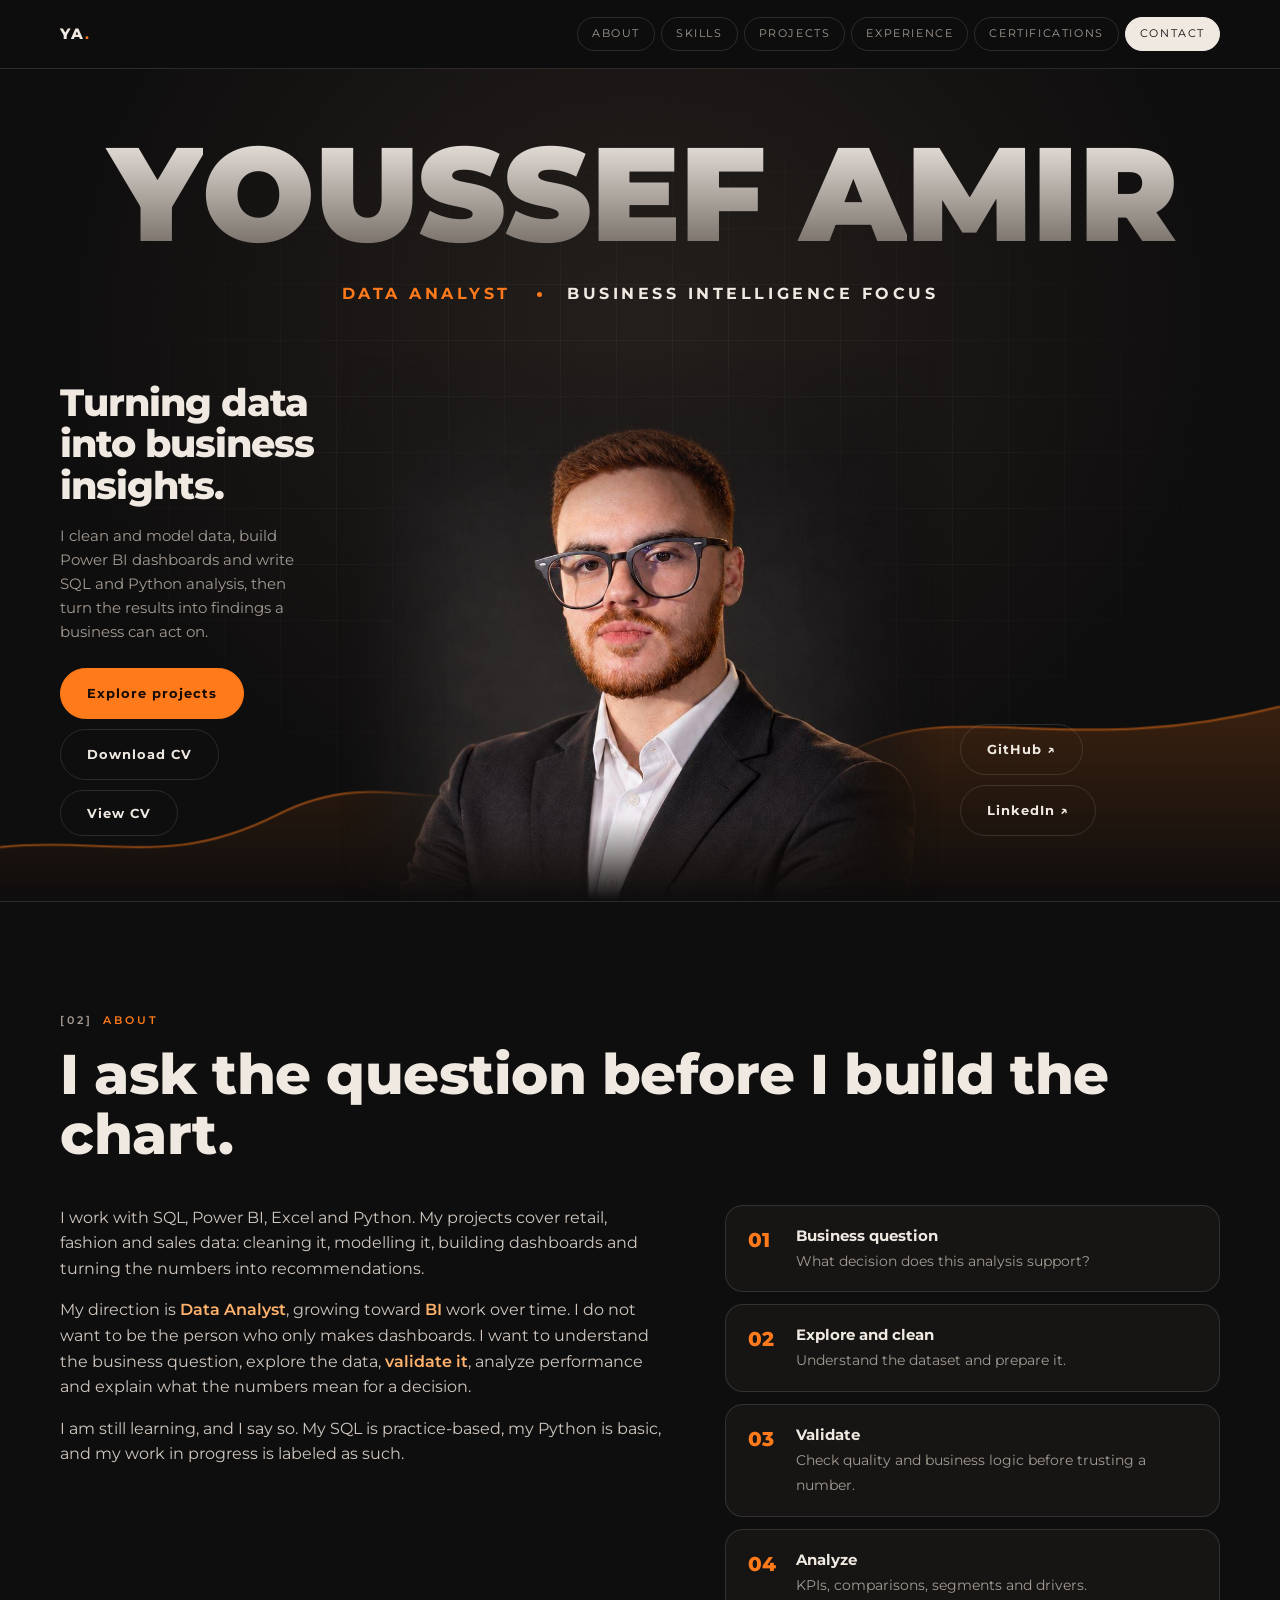
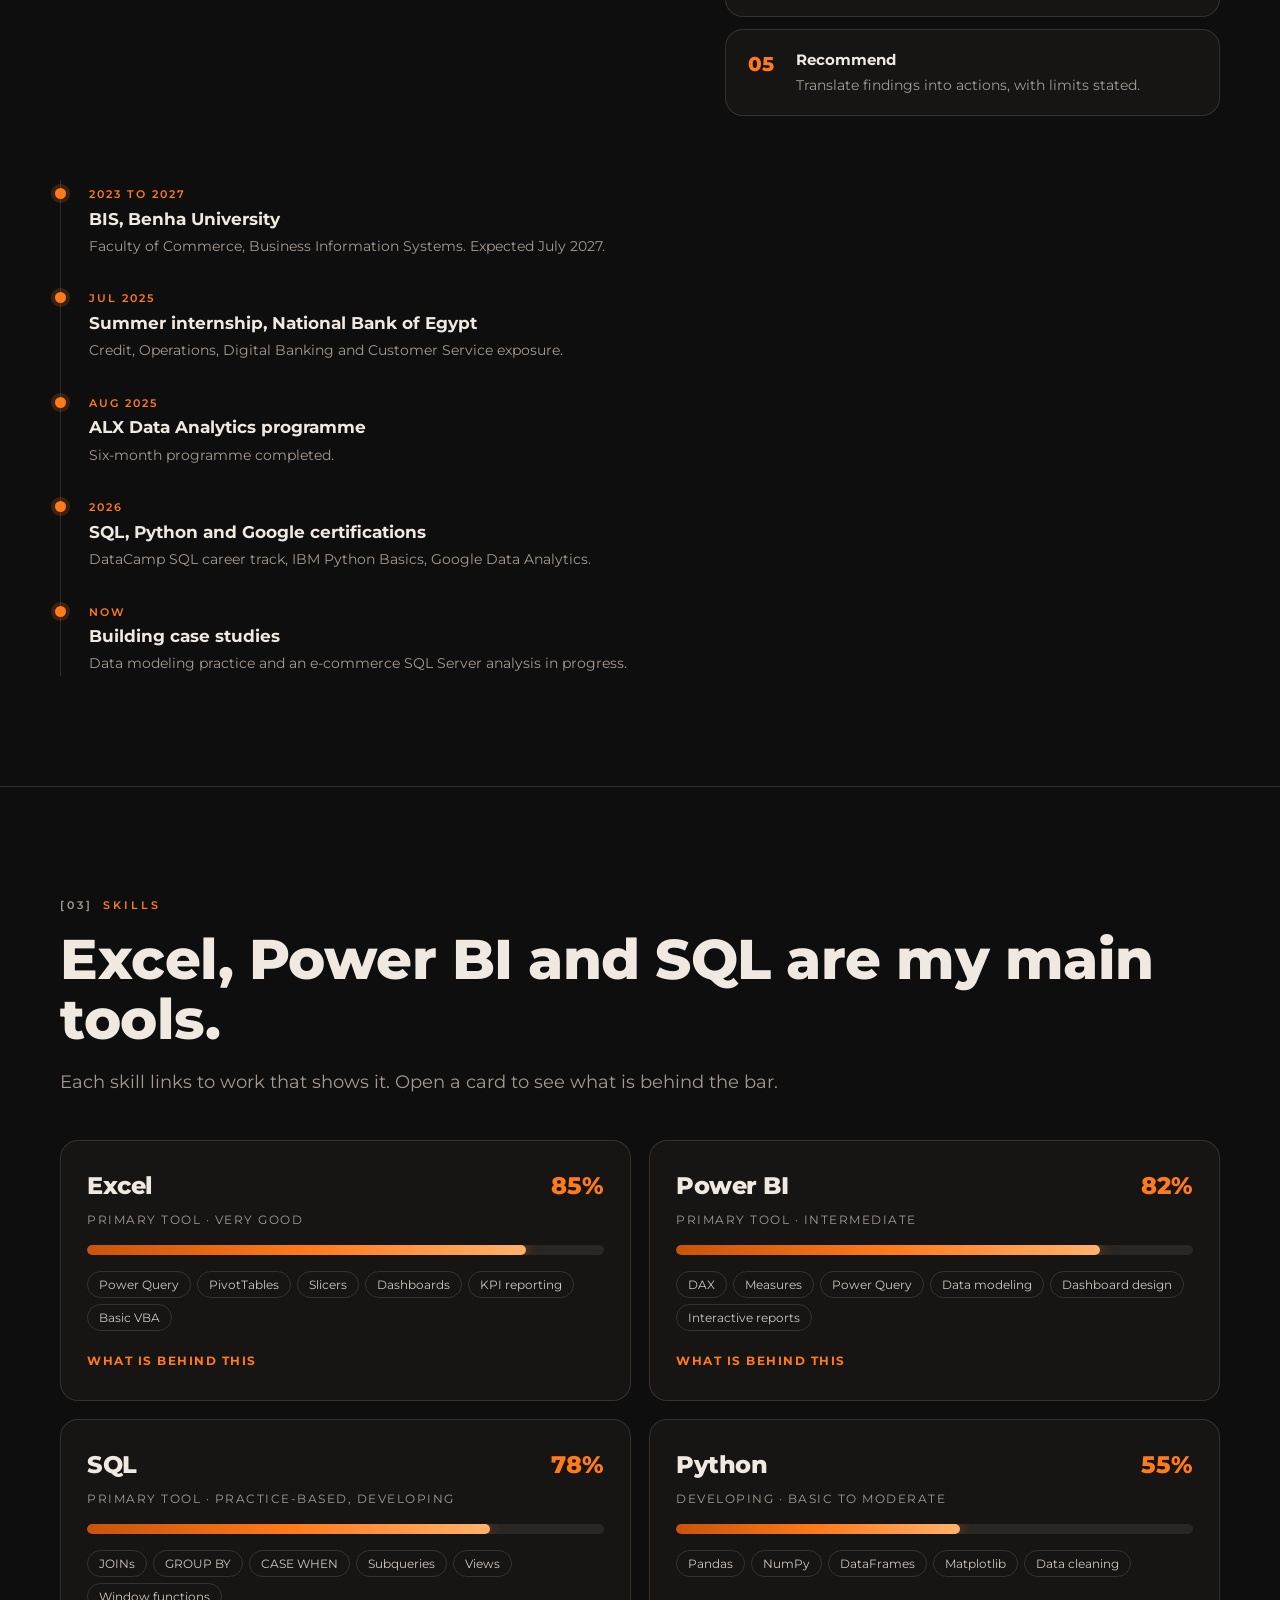
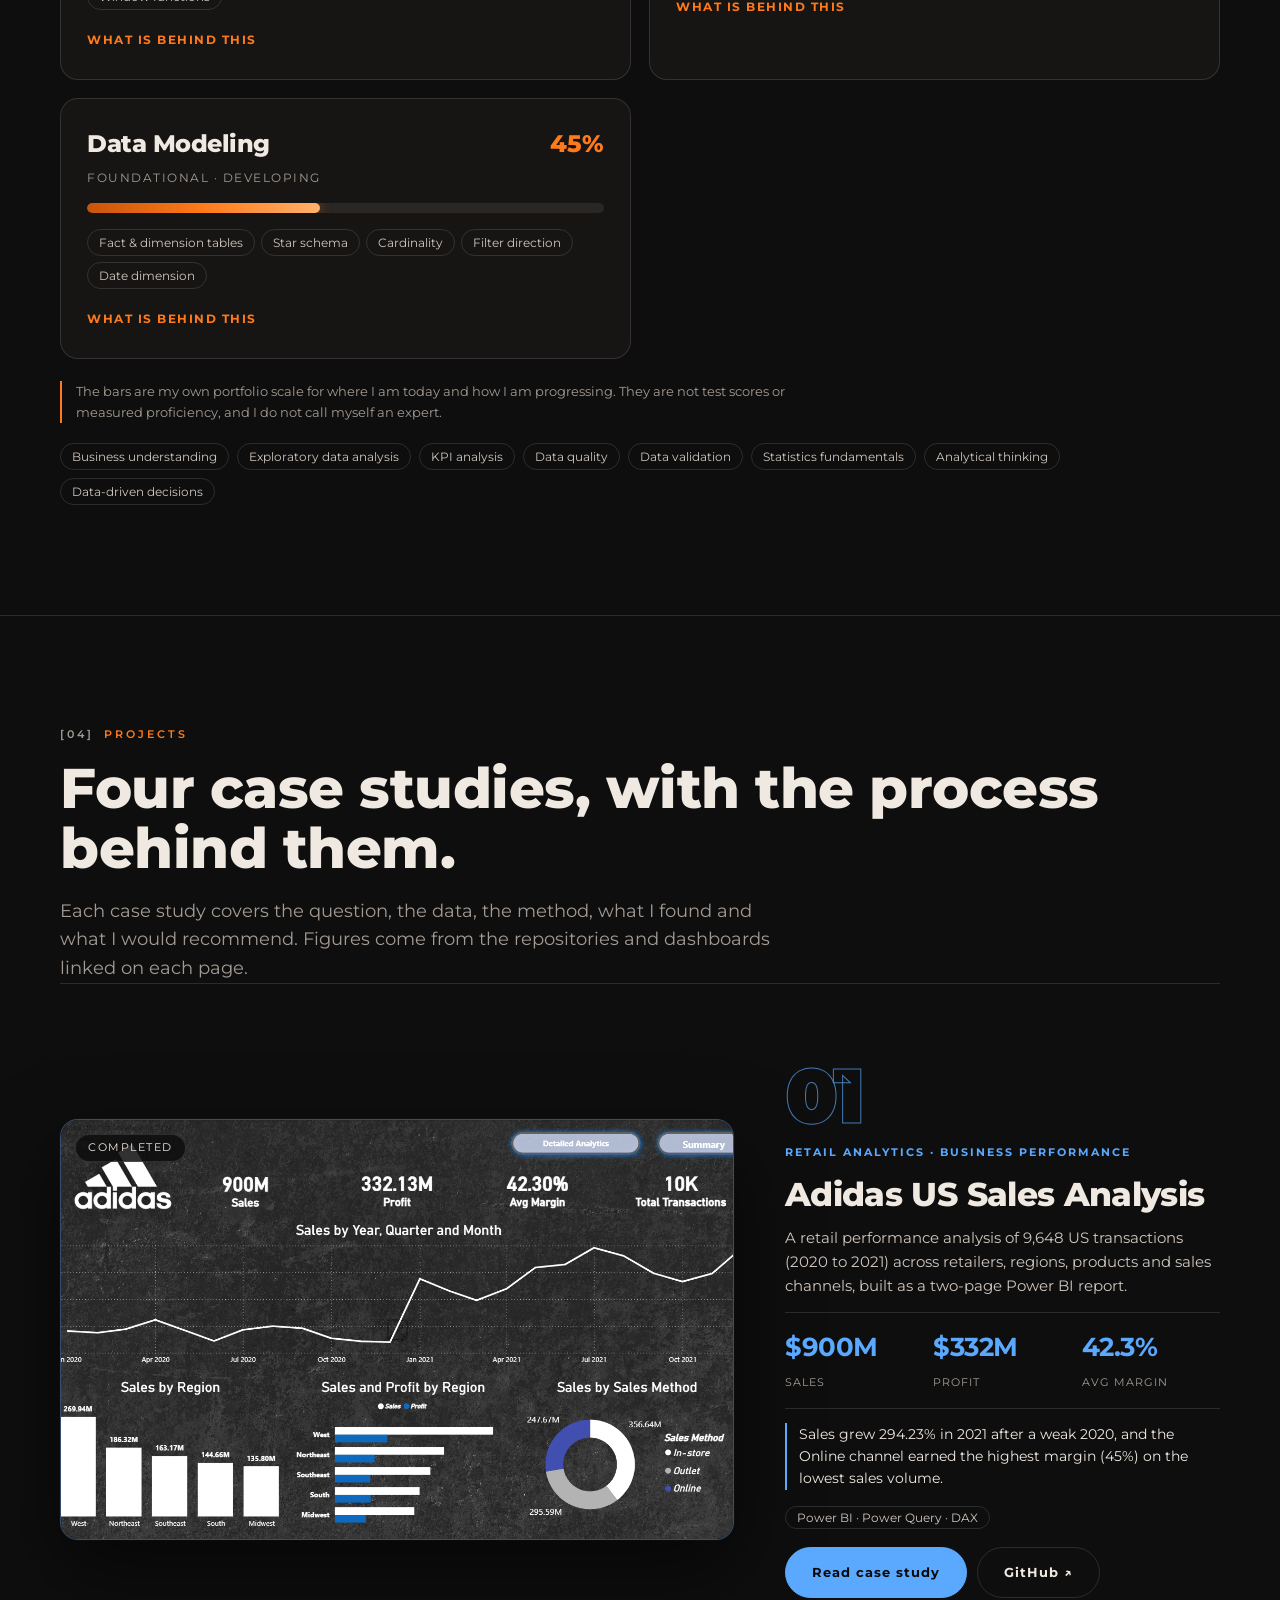
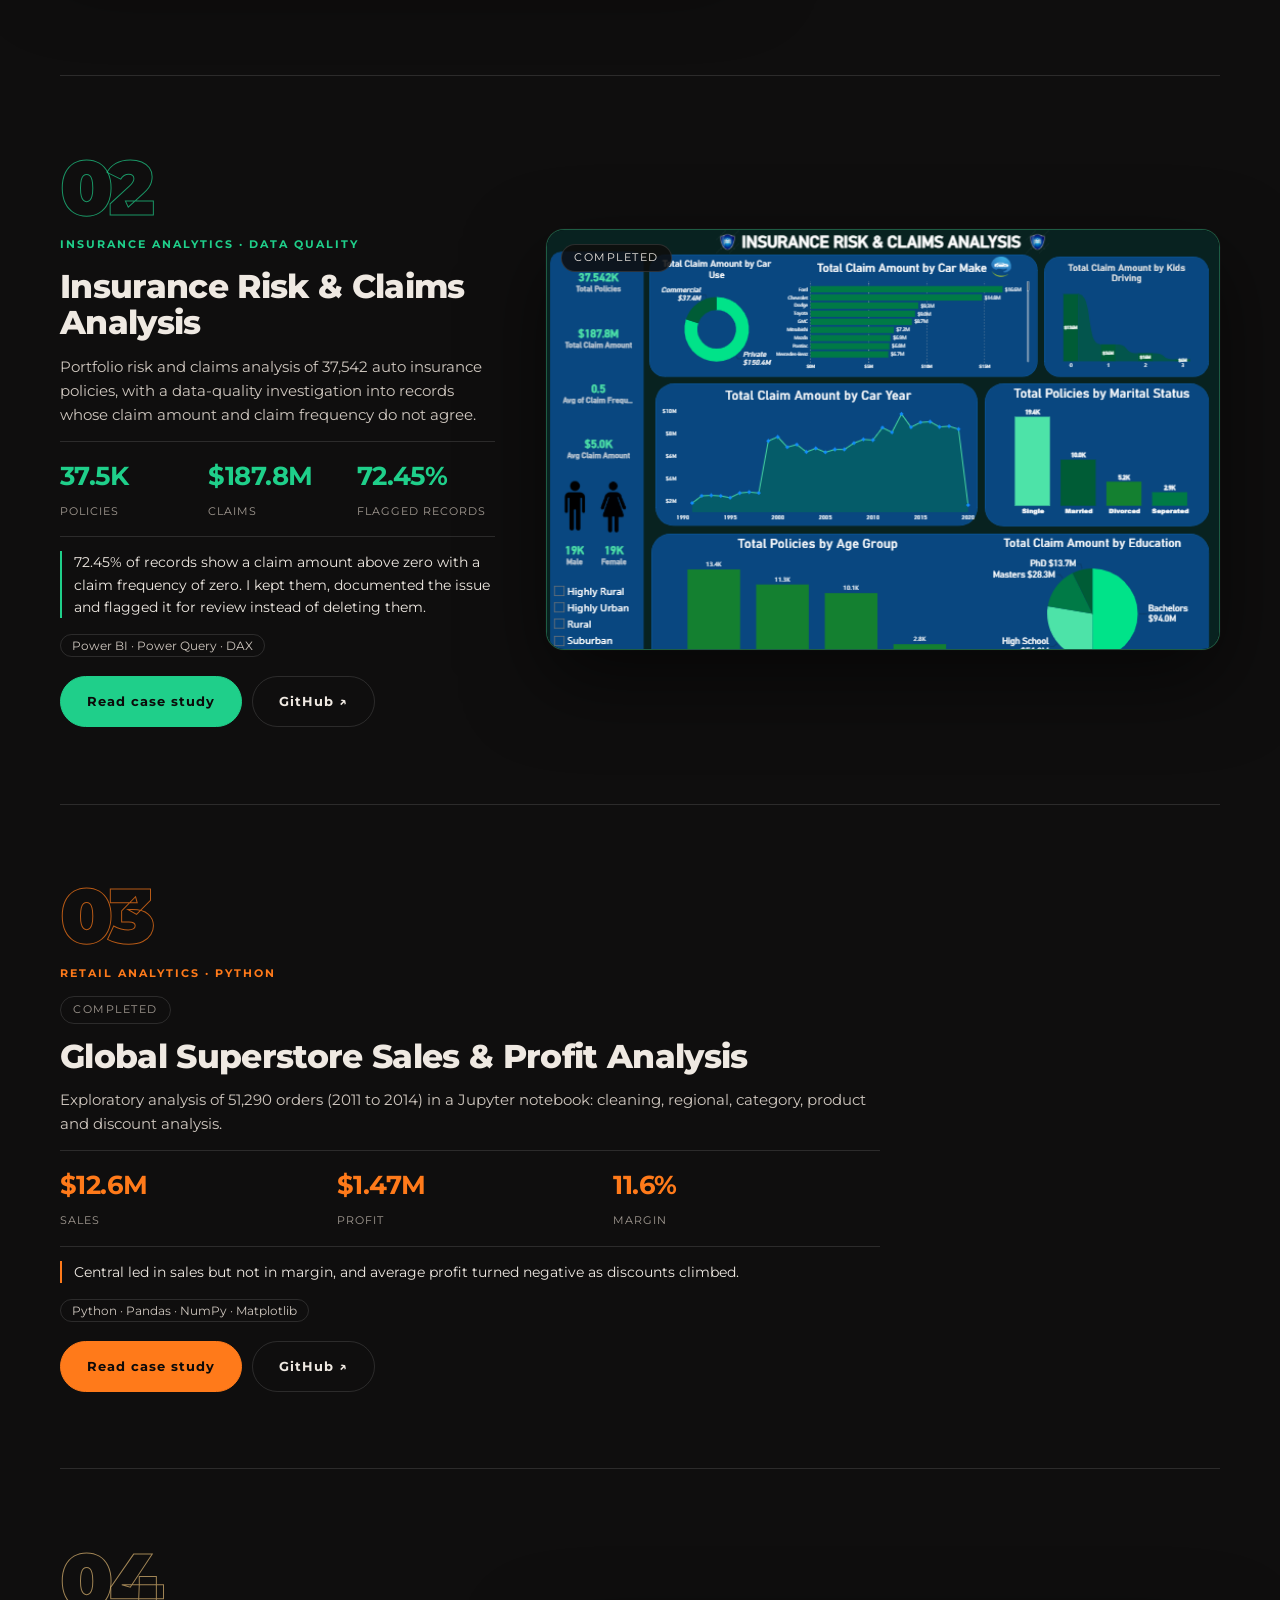
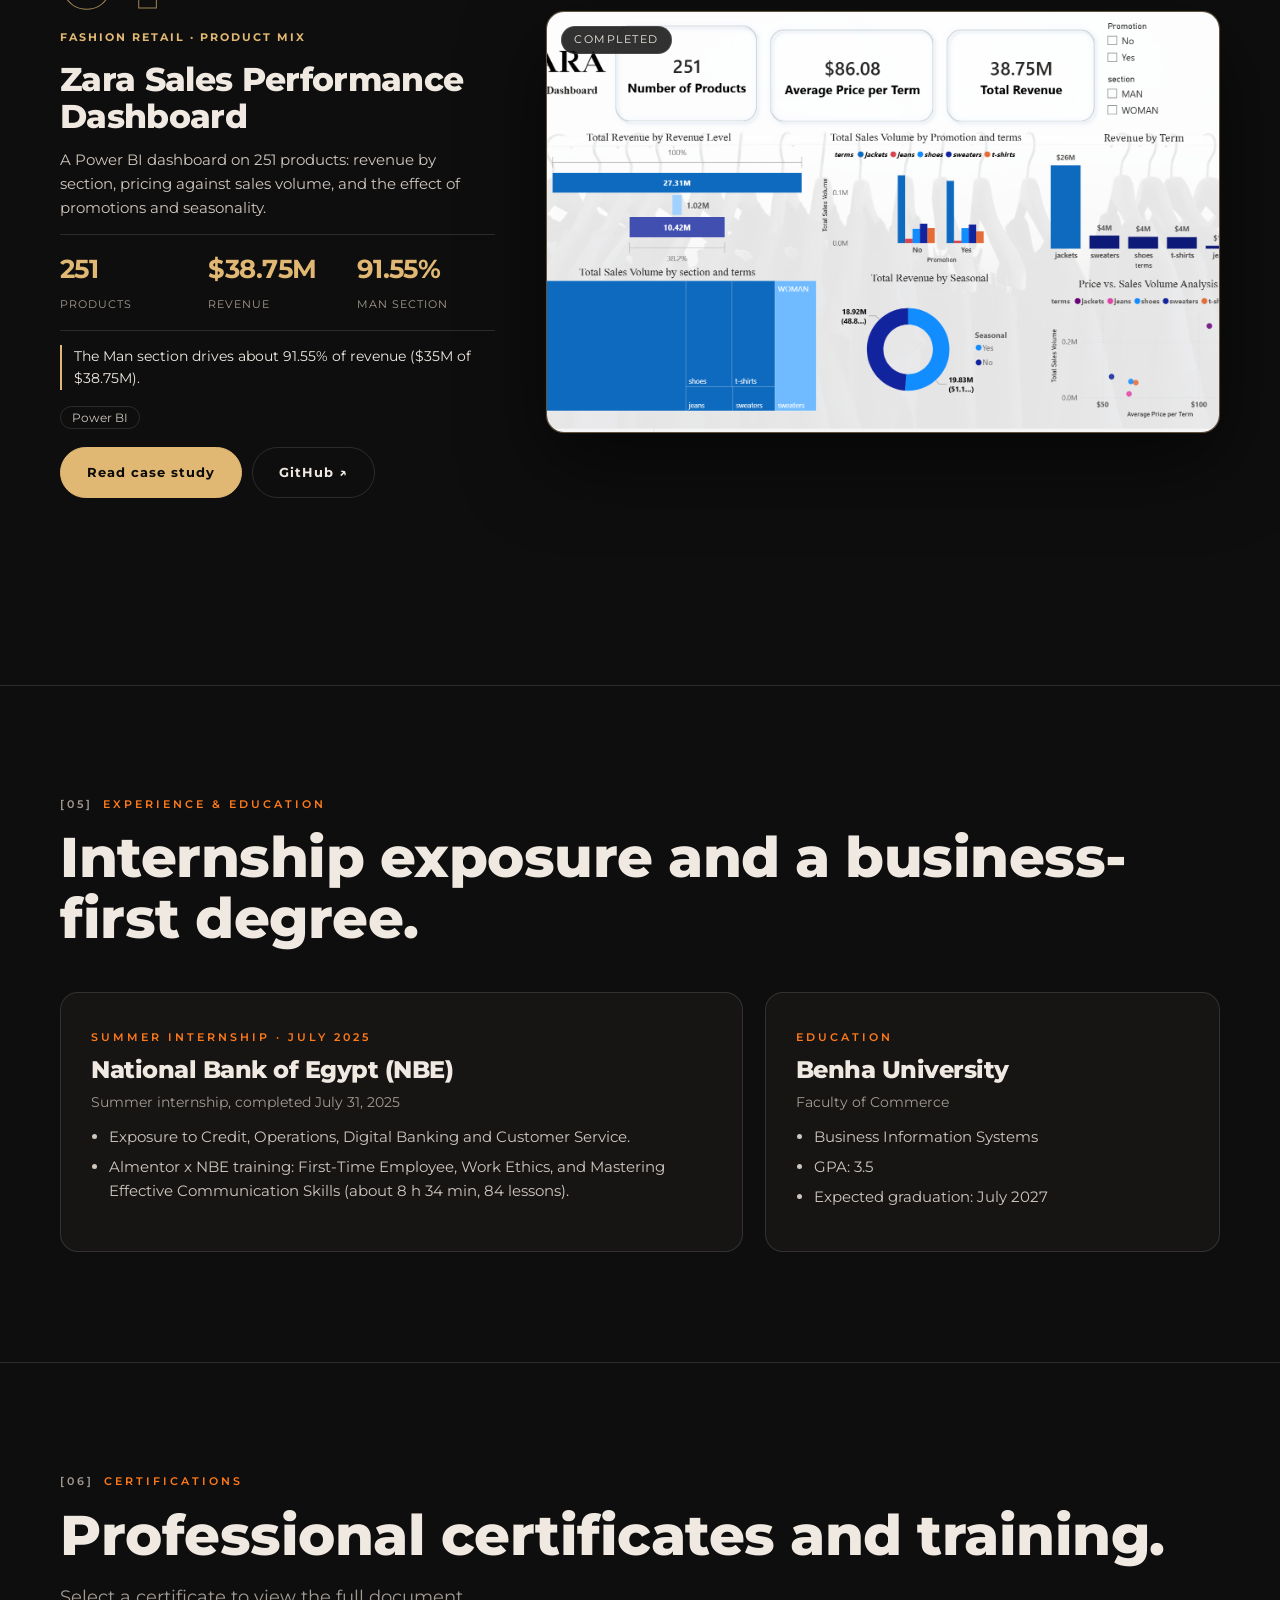
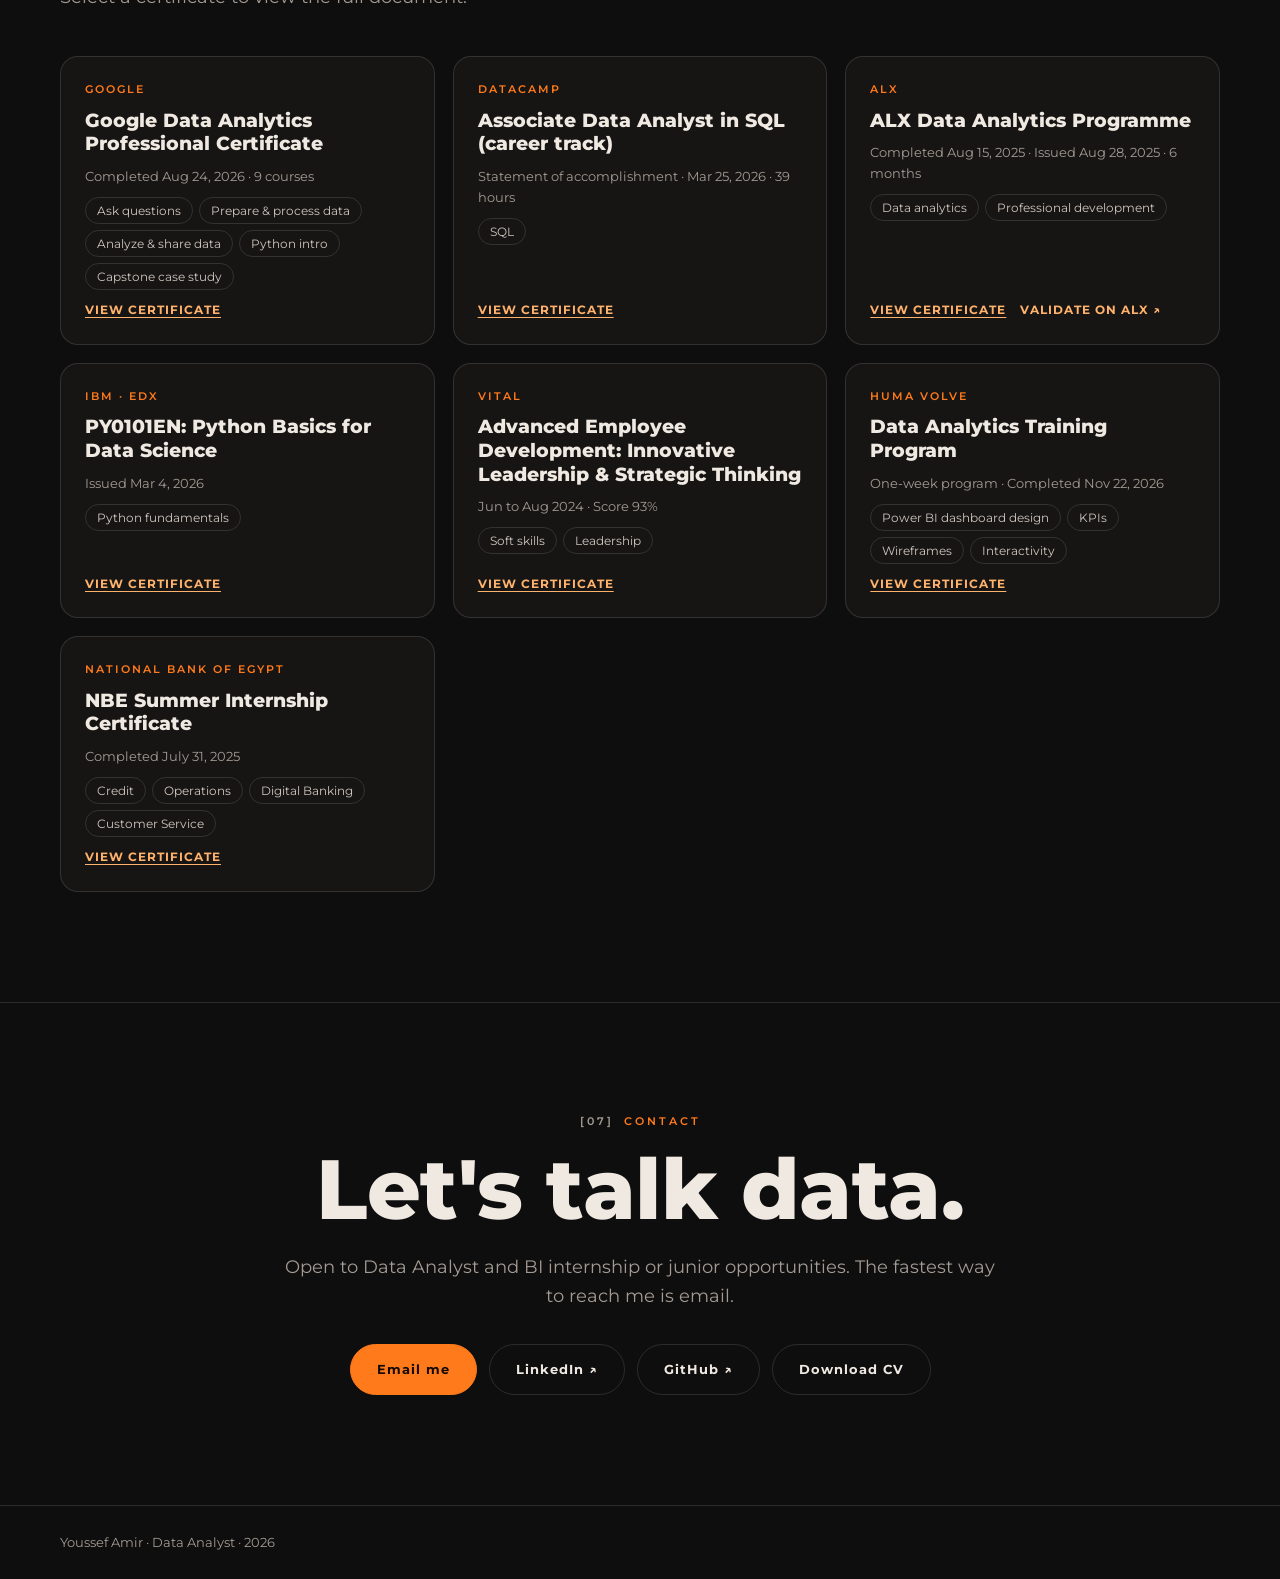
==== commit 9d63ec7a: "Add files via upload" ====
--- a/index.html
+++ b/index.html
@@ -5,7 +5,7 @@
 <svg class="spark" viewBox="0 0 1200 200" preserveAspectRatio="none" aria-hidden="true"><defs><linearGradient id="g" x1="0" y1="0" x2="0" y2="1"><stop offset="0" stop-color="#ff7a1a"/><stop offset="1" stop-color="#ff7a1a" stop-opacity="0"/></linearGradient></defs><path class="fill" d="M0 200 L0 150 C100 140 160 170 260 120 S420 130 520 90 S700 110 800 60 S1000 70 1200 20 L1200 200Z"/><path d="M0 150 C100 140 160 170 260 120 S420 130 520 90 S700 110 800 60 S1000 70 1200 20"/></svg>
 <div class="wrap"><div class="l"><h2>Turning data into business insights.</h2>
 <p>I clean and model data, build Power BI dashboards and write SQL and Python analysis, then turn the results into findings a business can act on.</p>
-<div class="cta"><a class="btn pri" href="#projects">Explore projects</a><a class="btn" href="cv-Youssef-Amir-CV.pdf" download>Download CV</a><button type="button" class="btn" data-full="cv-cv-page-1.png" data-alt="Youssef Amir CV" data-cap="Youssef Amir, CV" aria-haspopup="dialog">View CV</button></div></div>
+<div class="cta"><a class="btn pri" href="#projects">Explore projects</a><a class="btn" href="Youssef-Amir-Data-Analyst-CV.pdf" download>Download CV</a><button type="button" class="btn" data-full="cv-cv-page-1.png" data-alt="Youssef Amir CV" data-cap="Youssef Amir, CV" aria-haspopup="dialog">View CV</button></div></div>
 <div class="ph"><img src="img-portrait.jpg" alt="Portrait of Youssef Amir in a dark suit and glasses" width="1086" height="988"></div>
 <div class="r"><div class="cta"><a class="btn" href="https://github.com/Youssefamir2212" target="_blank" rel="noopener">GitHub ↗</a><a class="btn" href="https://www.linkedin.com/in/youssefamir123" target="_blank" rel="noopener">LinkedIn ↗</a></div></div></div></section>
 
@@ -110,5 +110,5 @@
 
 <section class="sec contact" id="contact"><div class="wrap"><div class="lab"><span>[07]</span>Contact</div>
 <h2 class="rv">Let's talk data.</h2><p class="lead rv">Open to Data Analyst and BI internship or junior opportunities. The fastest way to reach me is email.</p>
-<div class="links"><a class="btn pri" href="mailto:youssefamir916@gmail.com">Email me</a><a class="btn" href="https://www.linkedin.com/in/youssefamir123" target="_blank" rel="noopener">LinkedIn ↗</a><a class="btn" href="https://github.com/Youssefamir2212" target="_blank" rel="noopener">GitHub ↗</a><a class="btn" href="cv-Youssef-Amir-CV.pdf" download>Download CV</a></div></div></section>
+<div class="links"><a class="btn pri" href="mailto:youssefamir916@gmail.com">Email me</a><a class="btn" href="https://www.linkedin.com/in/youssefamir123" target="_blank" rel="noopener">LinkedIn ↗</a><a class="btn" href="https://github.com/Youssefamir2212" target="_blank" rel="noopener">GitHub ↗</a><a class="btn" href="Youssef-Amir-Data-Analyst-CV.pdf" download>Download CV</a></div></div></section>
 </main><footer><div class="wrap"><span>Youssef Amir · Data Analyst · 2026</span></div></footer></div><script src="site.js"></script></body></html>
--- a/style.css
+++ b/style.css
@@ -1,4 +1,4 @@
-:root{--vh:780px}
+:root{--vh:max(100vh,860px)}
 html,body,#root{margin:0}
 @font-face{font-family:"PFMont";src:url("./Montserrat.ttf") format("truetype");font-weight:100 900;font-display:swap}
 :root{--bg:#0f0e0e;--panel:#171514;--panel2:#1d1a18;--line:rgba(255,255,255,.12);--text:#efe9e2;--muted:#a39b93;--acc:#ff7a1a;--acc2:#ffb26b;--r:18px;--max:1160px}
